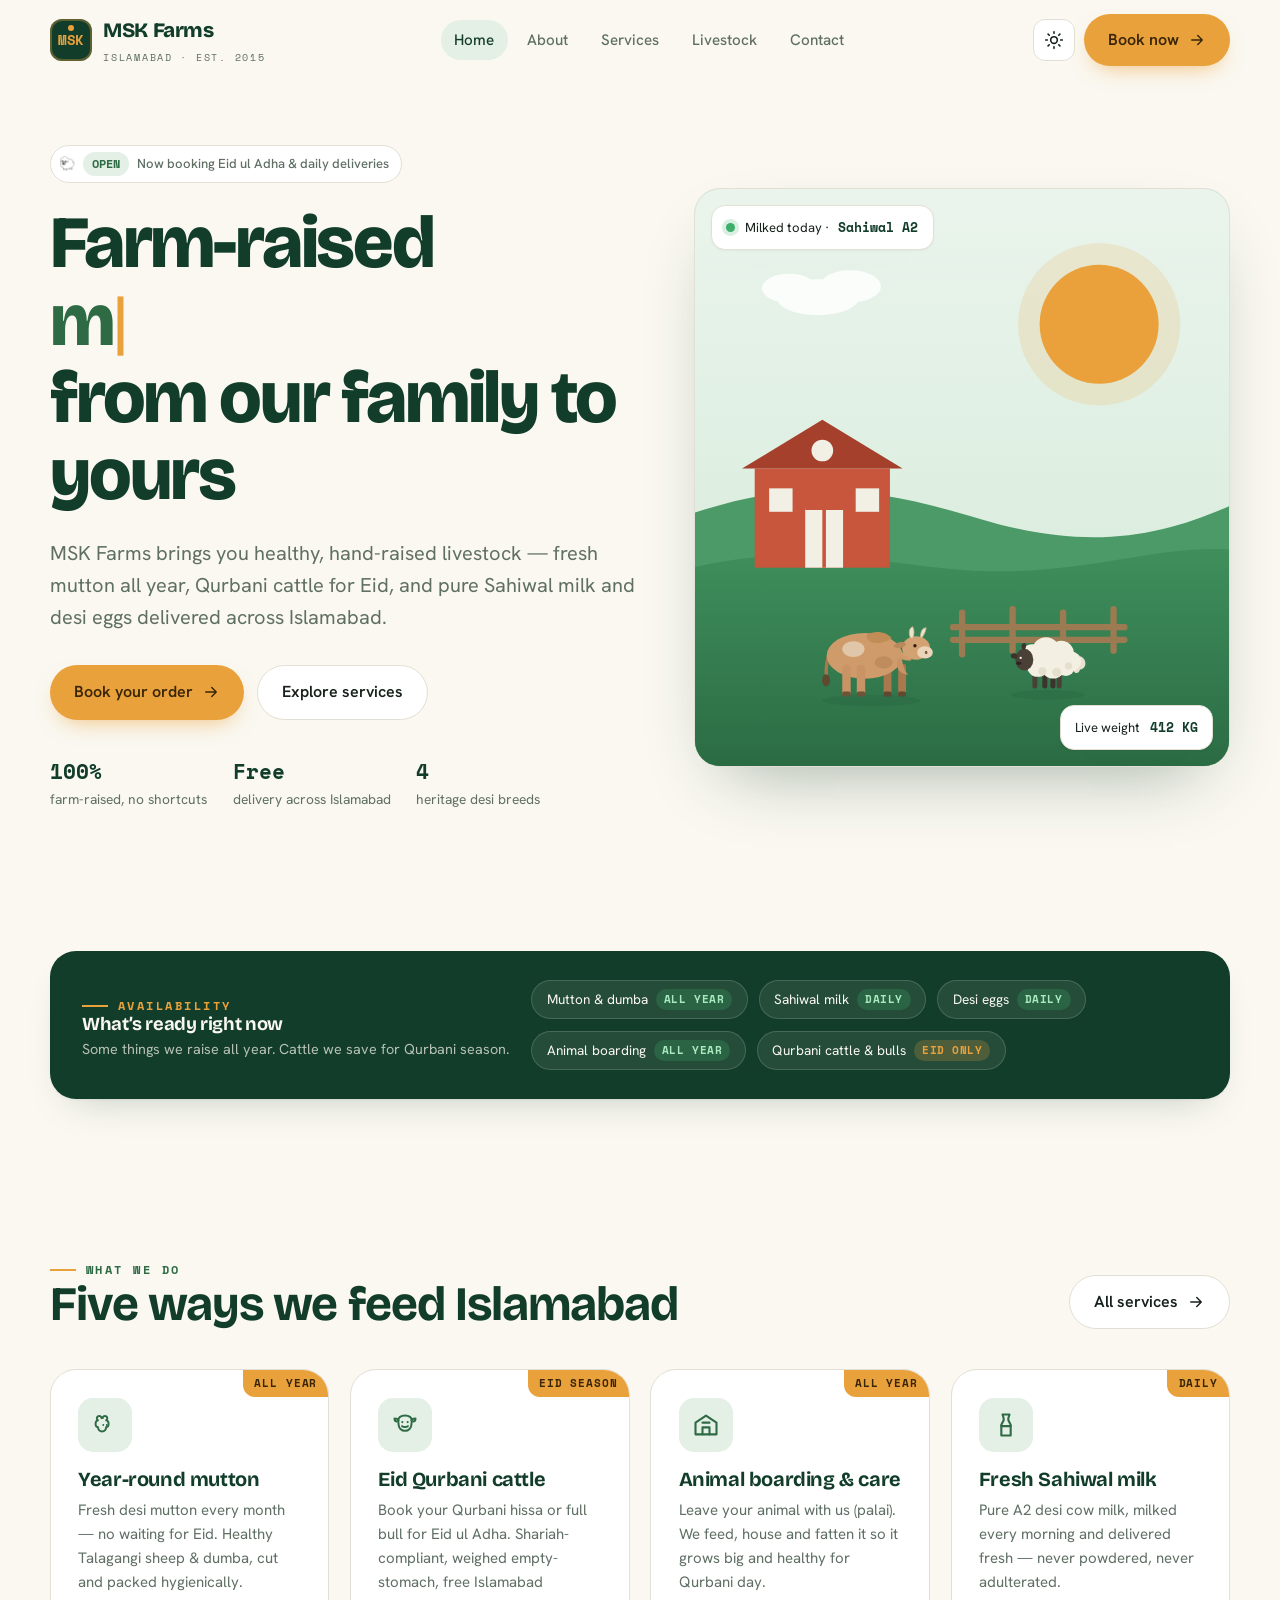
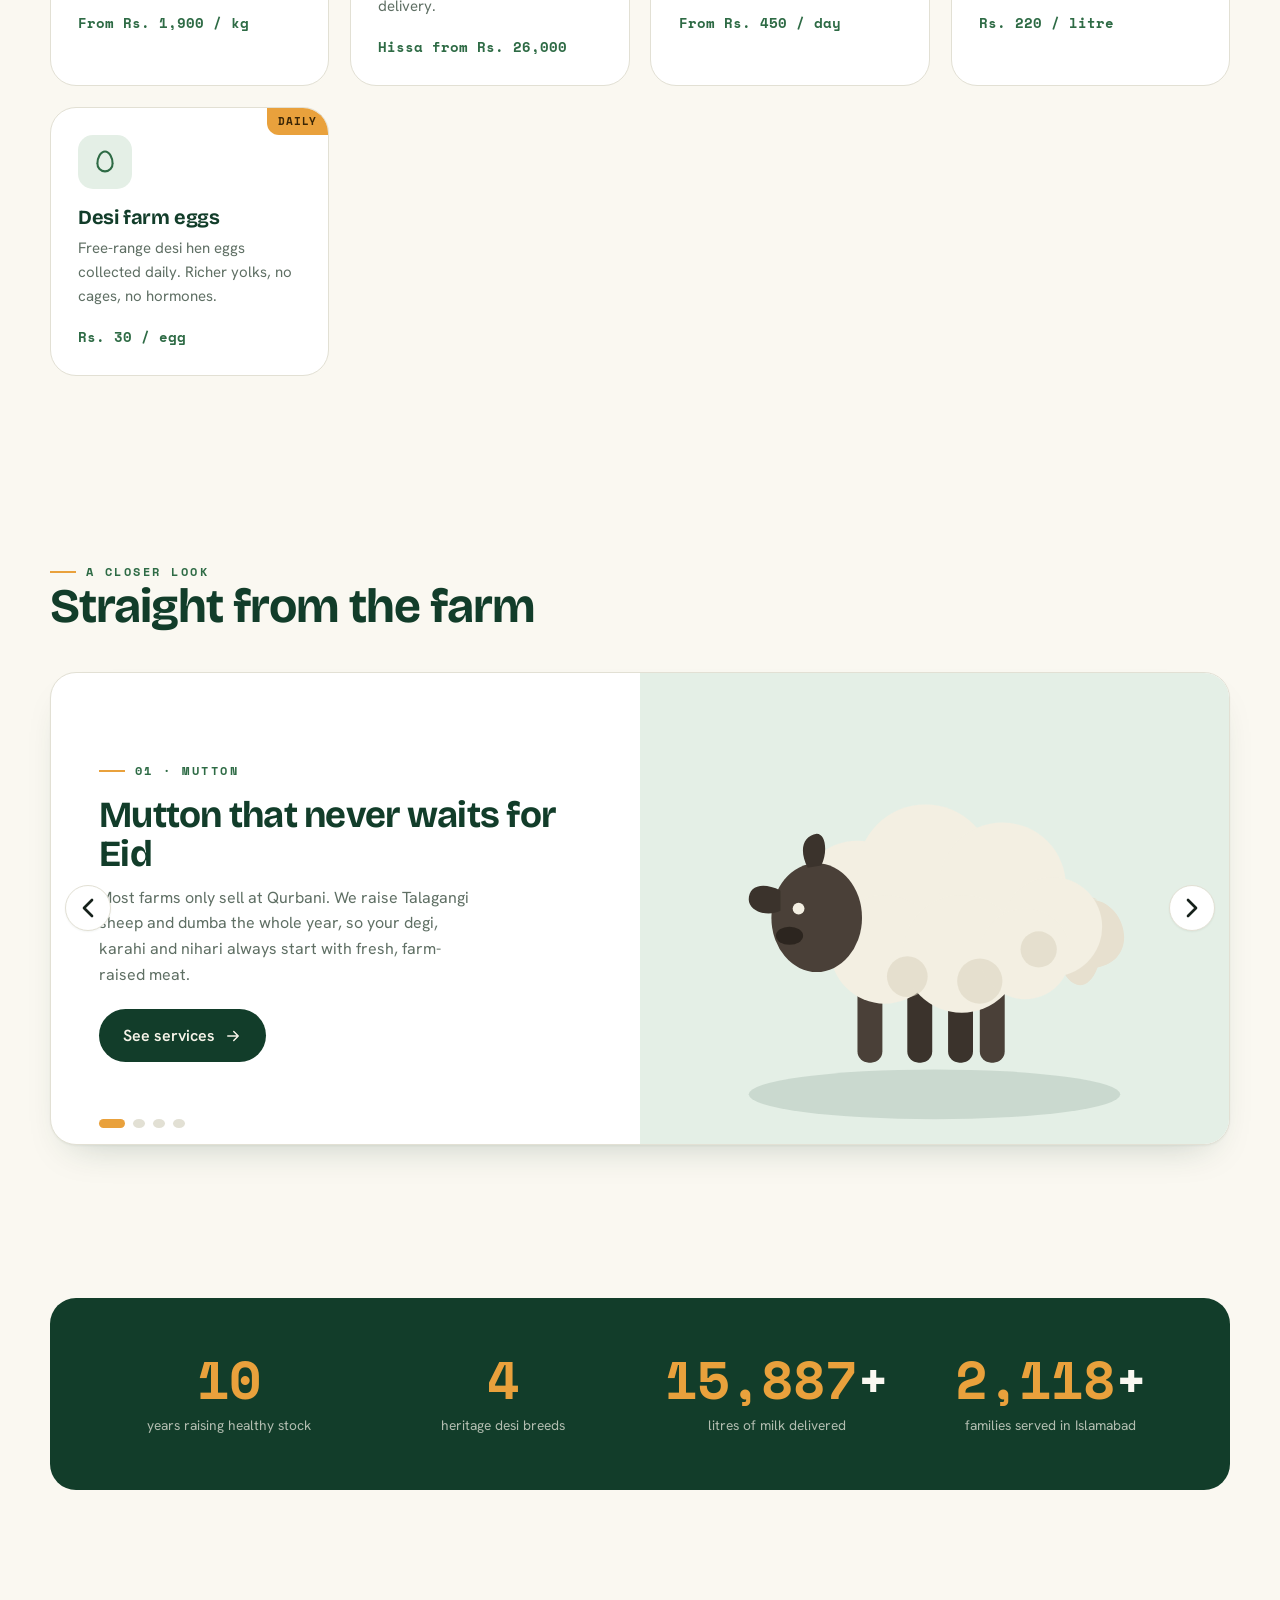
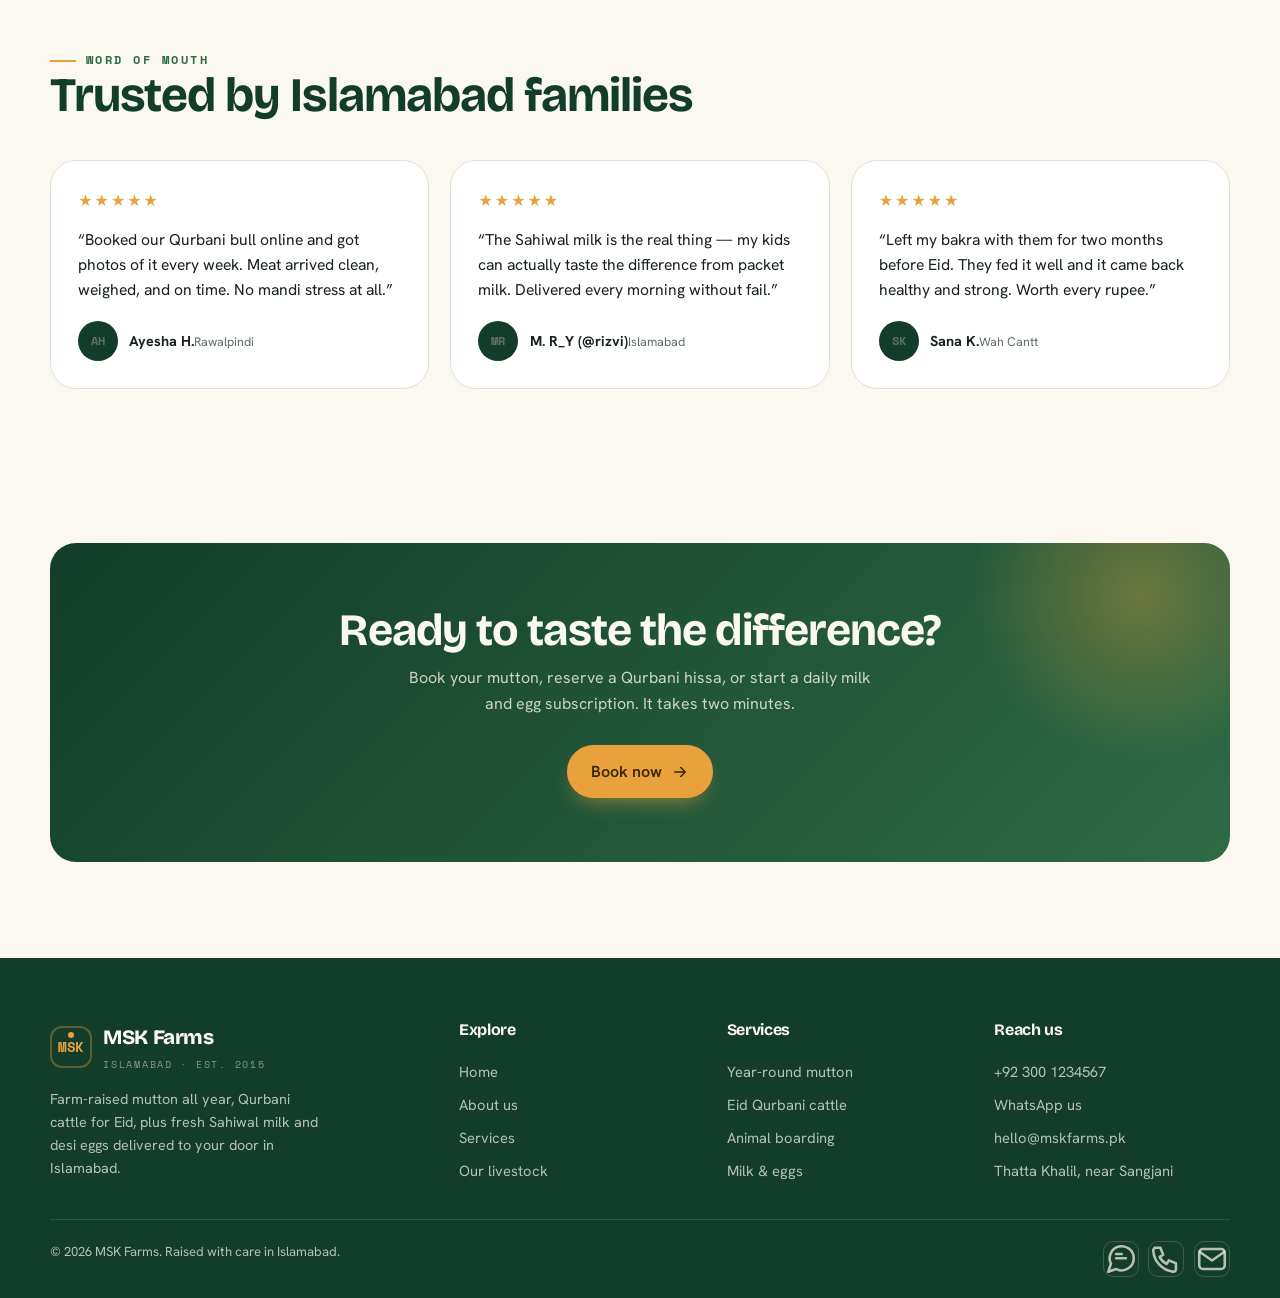
==== index.html @ d279a35b "Initial commit: MSK Farms business website Multi-page responsive site for MSK Farms (mutton, Qurbani" ====
<!DOCTYPE html>
<html lang="en" data-theme="light">
<head>
<meta charset="UTF-8">
<meta name="viewport" content="width=device-width, initial-scale=1.0">
<title>MSK Farms — Farm-Fresh Mutton, Qurbani Cattle, Milk &amp; Eggs in Islamabad</title>
<meta name="description" content="MSK Farms: year-round desi mutton, Shariah-compliant Eid ul Adha Qurbani cattle, animal boarding, and fresh Sahiwal milk &amp; desi eggs delivered across Islamabad.">
<link rel="preconnect" href="https://fonts.googleapis.com">
<link rel="preconnect" href="https://fonts.gstatic.com" crossorigin>
<link href="https://fonts.googleapis.com/css2?family=Bricolage+Grotesque:opsz,wght@12..96,600;12..96,700;12..96,800&family=Hanken+Grotesk:wght@400;500;600;700&family=Space+Mono:wght@400;700&display=swap" rel="stylesheet">
<link rel="stylesheet" href="css/style.css">
<link rel="icon" href="data:image/svg+xml,%3Csvg xmlns='http://www.w3.org/2000/svg' viewBox='0 0 100 100'%3E%3Crect width='100' height='100' rx='24' fill='%23123d2a'/%3E%3Ctext x='50' y='66' font-family='monospace' font-size='40' font-weight='700' fill='%23e9a13c' text-anchor='middle'%3EMSK%3C/text%3E%3C/svg%3E">
</head>
<body>
<div class="scrim"></div>
<header class="site-header">
  <nav class="wrap nav" aria-label="Primary">
    <a class="brand" href="index.html">
      <span class="tag">MSK</span>
      <span>MSK Farms<small>Islamabad · Est. 2015</small></span>
    </a>
    <div class="nav-links" id="menu">
      <a href="index.html" class="active">Home</a><a href="about.html">About</a><a href="services.html">Services</a><a href="portfolio.html">Livestock</a><a href="contact.html">Contact</a>
      <a class="btn btn--primary menu-cta" href="contact.html">Book now <svg viewBox="0 0 24 24" fill="none" stroke="currentColor" stroke-width="1.9" stroke-linecap="round" stroke-linejoin="round"><path d="M5 12h14M13 6l6 6-6 6"/></svg></a>
    </div>
    <div class="nav-actions">
      <button class="icon-btn theme-toggle" aria-label="Toggle dark mode">
        <span class="sun"><svg viewBox="0 0 24 24" fill="none" stroke="currentColor" stroke-width="1.9" stroke-linecap="round" stroke-linejoin="round"><circle cx="12" cy="12" r="4"/><path d="M12 2v2M12 20v2M2 12h2M20 12h2M4.9 4.9l1.4 1.4M17.7 17.7l1.4 1.4M19.1 4.9l-1.4 1.4M6.3 17.7l-1.4 1.4"/></svg></span><span class="moon"><svg viewBox="0 0 24 24" fill="none" stroke="currentColor" stroke-width="1.9" stroke-linecap="round" stroke-linejoin="round"><path d="M20 14.5A8 8 0 019.5 4 8 8 0 1020 14.5z"/></svg></span>
      </button>
      <a class="btn btn--primary nav-desktop-cta" href="contact.html">Book now <svg viewBox="0 0 24 24" fill="none" stroke="currentColor" stroke-width="1.9" stroke-linecap="round" stroke-linejoin="round"><path d="M5 12h14M13 6l6 6-6 6"/></svg></a>
      <button class="hamburger" aria-label="Menu" aria-expanded="false" aria-controls="menu">
        <span></span><span></span><span></span>
      </button>
    </div>
  </nav>
</header>
<main>
  <!-- HERO -->
  <section class="hero wrap">
    <div class="hero-grid">
      <div>
        <span class="hero-badge">🐑 <b>OPEN</b> Now booking Eid ul Adha &amp; daily deliveries</span>
        <h1>Farm-raised<br><span class="rotator"><span class="word" data-words='["mutton","milk","eggs","Qurbani cattle"]'>mutton</span><span class="caret">|</span></span><br>from our family to yours</h1>
        <p class="lead">MSK Farms brings you healthy, hand-raised livestock — fresh mutton all year, Qurbani cattle for Eid, and pure Sahiwal milk and desi eggs delivered across Islamabad.</p>
        <div class="hero-cta">
          <a class="btn btn--primary" href="contact.html">Book your order <svg viewBox="0 0 24 24" fill="none" stroke="currentColor" stroke-width="1.9" stroke-linecap="round" stroke-linejoin="round"><path d="M5 12h14M13 6l6 6-6 6"/></svg></a>
          <a class="btn btn--ghost" href="services.html">Explore services</a>
        </div>
        <div class="hero-trust">
          <div><b>100%</b> farm-raised, no shortcuts</div>
          <div><b>Free</b> delivery across Islamabad</div>
          <div><b>4</b> heritage desi breeds</div>
        </div>
      </div>
      <div class="hero-art">
        <svg viewBox="0 0 600 640" xmlns="http://www.w3.org/2000/svg" preserveAspectRatio="xMidYMid slice" role="img" aria-label="MSK Farms landscape">
<defs>
<linearGradient id="sky" x1="0" y1="0" x2="0" y2="1"><stop offset="0" stop-color="#eaf4ec"/><stop offset="1" stop-color="#d3ead8"/></linearGradient>
<linearGradient id="field" x1="0" y1="0" x2="0" y2="1"><stop offset="0" stop-color="#3f8f5c"/><stop offset="1" stop-color="#2b6b44"/></linearGradient>
</defs>
<rect width="600" height="640" fill="url(#sky)"/>
<circle cx="452" cy="150" r="66" fill="#e9a13c"/><circle cx="452" cy="150" r="90" fill="#e9a13c" opacity=".16"/>
<g fill="#ffffff" opacity=".85"><ellipse cx="140" cy="120" rx="46" ry="20"/><ellipse cx="176" cy="108" rx="34" ry="18"/><ellipse cx="108" cy="110" rx="30" ry="16"/></g>
<path d="M0 360c120-40 200-30 320 6s200 20 280-16v334H0z" fill="#4c9a67"/>
<path d="M0 420c150-34 230 4 340 4s180-30 260-24v240H0z" fill="url(#field)"/>
<!-- barn -->
<g transform="translate(70 250)">
<rect x="0" y="60" width="150" height="110" fill="#c8563c"/>
<path d="M-14 60L75 6l89 54z" fill="#a4402b"/>
<rect x="56" y="104" width="42" height="66" fill="#f2efe4"/>
<path d="M56 104h42M77 104v66" stroke="#c8563c" stroke-width="4"/>
<rect x="16" y="82" width="26" height="26" fill="#f2efe4"/><rect x="112" y="82" width="26" height="26" fill="#f2efe4"/>
<circle cx="75" cy="40" r="12" fill="#f2efe4"/>
</g>
<!-- fence -->
<g stroke="#9c7a52" stroke-width="7" stroke-linecap="round"><path d="M300 470v46M356 466v46M412 470v46M468 466v46"/><path d="M290 486h190M290 500h190"/></g>
<!-- animals -->
<g transform="translate(120 452) scale(.62)">
<ellipse cx="128" cy="186" rx="88" ry="10" fill="rgba(18,61,42,.12)"/>
<!-- far legs -->
<rect x="150" y="120" width="14" height="58" rx="6" fill="#a9784c"/><rect x="176" y="120" width="14" height="58" rx="6" fill="#a9784c"/>
<rect x="150" y="170" width="14" height="9" rx="3" fill="#5f4930"/><rect x="176" y="170" width="14" height="9" rx="3" fill="#5f4930"/>
<!-- tail -->
<path d="M56 96c-8 14-10 34-8 52" fill="none" stroke="#a9784c" stroke-width="6" stroke-linecap="round"/>
<ellipse cx="47" cy="150" rx="7" ry="11" fill="#5f4930"/>
<!-- body + hump -->
<ellipse cx="116" cy="106" rx="68" ry="41" fill="#cf9b6b"/>
<path d="M120 68c14-8 34-6 44 6-6 6-16 9-28 9-10 0-18-6-16-15z" fill="#c28c56"/>
<!-- near legs -->
<rect x="76" y="122" width="15" height="56" rx="7" fill="#c99366"/><rect x="102" y="122" width="15" height="56" rx="7" fill="#c99366"/>
<rect x="76" y="170" width="15" height="9" rx="3" fill="#6b5539"/><rect x="102" y="170" width="15" height="9" rx="3" fill="#6b5539"/>
<!-- patches -->
<ellipse cx="96" cy="94" rx="20" ry="14" fill="#e7d6bd" opacity=".75"/>
<ellipse cx="150" cy="118" rx="16" ry="11" fill="#b07d4f" opacity=".5"/>
<!-- neck + dewlap -->
<path d="M170 96c14 2 26 8 30 18-10 2-20-2-30-8z" fill="#cf9b6b"/>
<path d="M182 108c2 12 4 24 12 32-10 0-18-6-20-16-1-8 2-14 8-16z" fill="#c99366"/>
<!-- head -->
<ellipse cx="208" cy="92" rx="25" ry="21" fill="#d3a273"/>
<ellipse cx="224" cy="100" rx="14" ry="11" fill="#ecd4b8"/>
<!-- ear -->
<path d="M188 82c-10-2-18 2-20 8 8 4 16 2 22-4z" fill="#b9885b"/>
<!-- horns -->
<path d="M198 74c-4-10-2-18 4-20 3 6 3 14 0 20zM216 72c0-10 4-16 10-16-1 7-4 13-8 18z" fill="#efe3cb" stroke="#c9b790" stroke-width="1.5"/>
<!-- eye + nostril -->
<circle cx="206" cy="88" r="3" fill="#2c2016"/>
<ellipse cx="226" cy="100" rx="2.4" ry="3" fill="#7a5c3f"/>
</g>
<g transform="translate(330 470) scale(.5)">
<ellipse cx="130" cy="182" rx="82" ry="11" fill="rgba(18,61,42,.12)"/>
<rect x="96" y="126" width="11" height="42" rx="5" fill="#4a4038"/><rect x="150" y="126" width="11" height="42" rx="5" fill="#4a4038"/>
<rect x="118" y="128" width="11" height="40" rx="5" fill="#3b332c"/><rect x="136" y="128" width="11" height="40" rx="5" fill="#3b332c"/>
<path d="M196 96c18-2 26 26 6 30-6 16-18 4-16-6-8 2-14-8-6-14 2-10 14-14 22-10z" fill="#e7e0cf"/>
<g fill="#f3efe2">
<circle cx="96" cy="96" r="26"/><circle cx="126" cy="84" r="30"/><circle cx="160" cy="90" r="28"/>
<circle cx="182" cy="108" r="22"/><circle cx="108" cy="118" r="24"/><circle cx="142" cy="120" r="26"/><circle cx="170" cy="120" r="20"/>
</g>
<g fill="#ddd6c2" opacity=".6"><circle cx="150" cy="132" r="10"/><circle cx="118" cy="130" r="9"/><circle cx="176" cy="118" r="8"/></g>
<ellipse cx="78" cy="104" rx="20" ry="24" fill="#4a4038"/>
<path d="M62 92c-8-4-14-2-14 4 0 5 8 8 14 5zM74 82c-4-8-2-14 4-15 4 0 5 8 2 14z" fill="#3b332c"/>
<circle cx="70" cy="100" r="2.6" fill="#f3efe2"/>
<ellipse cx="66" cy="112" rx="6" ry="4" fill="#2c251f"/>
</g>
</svg>
        <div class="hero-chip tl"><span class="dot"></span>Milked today · <b>Sahiwal A2</b></div>
        <div class="hero-chip br">Live weight <b>412 KG</b></div>
      </div>
    </div>
  </section>

  <!-- SEASON STRIP -->
  <section class="wrap section--tight">
    <div class="season reveal">
      <div>
        <span class="eyebrow" style="color:var(--marigold)">Availability</span>
        <h3>What&rsquo;s ready right now</h3>
        <p>Some things we raise all year. Cattle we save for Qurbani season.</p>
      </div>
      <div class="season-track">
        <span class="pill">Mutton &amp; dumba <span class="avail year">ALL YEAR</span></span>
        <span class="pill">Sahiwal milk <span class="avail year">DAILY</span></span>
        <span class="pill">Desi eggs <span class="avail year">DAILY</span></span>
        <span class="pill">Animal boarding <span class="avail year">ALL YEAR</span></span>
        <span class="pill">Qurbani cattle &amp; bulls <span class="avail eid">EID ONLY</span></span>
      </div>
    </div>
  </section>

  <!-- SERVICES -->
  <section class="section wrap">
    <div class="head-row">
      <div><span class="eyebrow">What we do</span><h2 class="sec-title">Five ways we feed Islamabad</h2></div>
      <a class="btn btn--ghost" href="services.html">All services <svg viewBox="0 0 24 24" fill="none" stroke="currentColor" stroke-width="1.9" stroke-linecap="round" stroke-linejoin="round"><path d="M5 12h14M13 6l6 6-6 6"/></svg></a>
    </div>
    <div class="cards">
      <article class="card reveal">
        <span class="tag-corner">All year</span>
        <div class="ic"><svg viewBox="0 0 24 24" fill="none" stroke="currentColor" stroke-width="1.7" stroke-linecap="round" stroke-linejoin="round"><path d="M9 6a2 2 0 10-3 2 2.5 2.5 0 00-2 3 2.5 2.5 0 002 3 3.5 3.5 0 007 0 2.5 2.5 0 002-3 2.5 2.5 0 00-2-3 2 2 0 10-3-2 2 2 0 00-.5-.1z"/><circle cx="10.5" cy="12" r=".8" fill="currentColor" stroke="none"/><circle cx="13.5" cy="12" r=".8" fill="currentColor" stroke="none"/></svg></div>
        <h3>Year-round mutton</h3><p>Fresh desi mutton every month — no waiting for Eid. Healthy Talagangi sheep &amp; dumba, cut and packed hygienically.</p>
        <div class="price">From Rs. 1,900 / kg</div>
      </article>
      <article class="card reveal">
        <span class="tag-corner">Eid season</span>
        <div class="ic"><svg viewBox="0 0 24 24" fill="none" stroke="currentColor" stroke-width="1.7" stroke-linecap="round" stroke-linejoin="round"><path d="M5 9C3.5 9 3 7.5 3 6.5 4.5 6.5 6 7 6.5 8M19 9c1.5 0 2-1.5 2-2.5C19.5 6.5 18 7 17.5 8"/><path d="M6.2 8.4C6 5.5 8.5 3.8 12 3.8s6 1.7 5.8 4.6l-.3 3.1a5.5 5.5 0 01-11 0z"/><circle cx="9.7" cy="9.5" r=".9" fill="currentColor" stroke="none"/><circle cx="14.3" cy="9.5" r=".9" fill="currentColor" stroke="none"/><path d="M9.5 13c1.2 1 3.8 1 5 0"/></svg></div>
        <h3>Eid Qurbani cattle</h3><p>Book your Qurbani hissa or full bull for Eid ul Adha. Shariah-compliant, weighed empty-stomach, free Islamabad delivery.</p>
        <div class="price">Hissa from Rs. 26,000</div>
      </article>
      <article class="card reveal">
        <span class="tag-corner">All year</span>
        <div class="ic"><svg viewBox="0 0 24 24" fill="none" stroke="currentColor" stroke-width="1.8" stroke-linecap="round" stroke-linejoin="round"><path d="M3 10l9-6 9 6v10H3z"/><path d="M9 20v-6h6v6M9 10h6"/></svg></div>
        <h3>Animal boarding &amp; care</h3><p>Leave your animal with us (palai). We feed, house and fatten it so it grows big and healthy for Qurbani day.</p>
        <div class="price">From Rs. 450 / day</div>
      </article>
      <article class="card reveal">
        <span class="tag-corner">Daily</span>
        <div class="ic"><svg viewBox="0 0 24 24" fill="none" stroke="currentColor" stroke-width="1.8" stroke-linecap="round" stroke-linejoin="round"><path d="M9 3h6l-1 3.2v1.8l2 3.8V21H8v-9.2l2-3.8V6.2L9 3z"/><path d="M8 13h8"/></svg></div>
        <h3>Fresh Sahiwal milk</h3><p>Pure A2 desi cow milk, milked every morning and delivered fresh — never powdered, never adulterated.</p>
        <div class="price">Rs. 220 / litre</div>
      </article>
      <article class="card reveal">
        <span class="tag-corner">Daily</span>
        <div class="ic"><svg viewBox="0 0 24 24" fill="none" stroke="currentColor" stroke-width="1.8" stroke-linecap="round" stroke-linejoin="round"><path d="M12 3c4 0 6.5 6 6.5 10.2A6.5 6.5 0 0112 20a6.5 6.5 0 01-6.5-6.8C5.5 9 8 3 12 3z"/></svg></div>
        <h3>Desi farm eggs</h3><p>Free-range desi hen eggs collected daily. Richer yolks, no cages, no hormones.</p>
        <div class="price">Rs. 30 / egg</div>
      </article></div>
  </section>

  <!-- SLIDER -->
  <section class="section wrap">
    <div class="head-row"><div><span class="eyebrow">A closer look</span><h2 class="sec-title">Straight from the farm</h2></div></div>
    <div class="slider reveal">
      <div class="slides">
        <div class="slide">
          <div class="copy"><span class="eyebrow">01 · Mutton</span><h3>Mutton that never waits for Eid</h3><p>Most farms only sell at Qurbani. We raise Talagangi sheep and dumba the whole year, so your degi, karahi and nihari always start with fresh, farm-raised meat.</p>
            <a class="btn btn--dark" href="services.html">See services <svg viewBox="0 0 24 24" fill="none" stroke="currentColor" stroke-width="1.9" stroke-linecap="round" stroke-linejoin="round"><path d="M5 12h14M13 6l6 6-6 6"/></svg></a></div>
          <div class="visual" style="background:#e4efe6"><svg viewBox="0 0 260 200" xmlns="http://www.w3.org/2000/svg" role="img" aria-label="Talagangi sheep">
<ellipse cx="130" cy="182" rx="82" ry="11" fill="rgba(18,61,42,.12)"/>
<rect x="96" y="126" width="11" height="42" rx="5" fill="#4a4038"/><rect x="150" y="126" width="11" height="42" rx="5" fill="#4a4038"/>
<rect x="118" y="128" width="11" height="40" rx="5" fill="#3b332c"/><rect x="136" y="128" width="11" height="40" rx="5" fill="#3b332c"/>
<path d="M196 96c18-2 26 26 6 30-6 16-18 4-16-6-8 2-14-8-6-14 2-10 14-14 22-10z" fill="#e7e0cf"/>
<g fill="#f3efe2">
<circle cx="96" cy="96" r="26"/><circle cx="126" cy="84" r="30"/><circle cx="160" cy="90" r="28"/>
<circle cx="182" cy="108" r="22"/><circle cx="108" cy="118" r="24"/><circle cx="142" cy="120" r="26"/><circle cx="170" cy="120" r="20"/>
</g>
<g fill="#ddd6c2" opacity=".6"><circle cx="150" cy="132" r="10"/><circle cx="118" cy="130" r="9"/><circle cx="176" cy="118" r="8"/></g>
<ellipse cx="78" cy="104" rx="20" ry="24" fill="#4a4038"/>
<path d="M62 92c-8-4-14-2-14 4 0 5 8 8 14 5zM74 82c-4-8-2-14 4-15 4 0 5 8 2 14z" fill="#3b332c"/>
<circle cx="70" cy="100" r="2.6" fill="#f3efe2"/>
<ellipse cx="66" cy="112" rx="6" ry="4" fill="#2c251f"/>
</svg></div>
        </div>
        <div class="slide">
          <div class="copy"><span class="eyebrow">02 · Qurbani</span><h3>See and select your own Qurbani animal</h3><p>No dusty mandi, no bargaining. Pick your bull or hissa online, watch it raised with care, and get Shariah-compliant meat delivered free across Islamabad.</p>
            <a class="btn btn--dark" href="services.html">See services <svg viewBox="0 0 24 24" fill="none" stroke="currentColor" stroke-width="1.9" stroke-linecap="round" stroke-linejoin="round"><path d="M5 12h14M13 6l6 6-6 6"/></svg></a></div>
          <div class="visual" style="background:#f7ecd8"><svg viewBox="0 0 260 200" xmlns="http://www.w3.org/2000/svg" role="img" aria-label="Sahiwal cow">
<ellipse cx="128" cy="186" rx="88" ry="10" fill="rgba(18,61,42,.12)"/>
<!-- far legs -->
<rect x="150" y="120" width="14" height="58" rx="6" fill="#a9784c"/><rect x="176" y="120" width="14" height="58" rx="6" fill="#a9784c"/>
<rect x="150" y="170" width="14" height="9" rx="3" fill="#5f4930"/><rect x="176" y="170" width="14" height="9" rx="3" fill="#5f4930"/>
<!-- tail -->
<path d="M56 96c-8 14-10 34-8 52" fill="none" stroke="#a9784c" stroke-width="6" stroke-linecap="round"/>
<ellipse cx="47" cy="150" rx="7" ry="11" fill="#5f4930"/>
<!-- body + hump -->
<ellipse cx="116" cy="106" rx="68" ry="41" fill="#cf9b6b"/>
<path d="M120 68c14-8 34-6 44 6-6 6-16 9-28 9-10 0-18-6-16-15z" fill="#c28c56"/>
<!-- near legs -->
<rect x="76" y="122" width="15" height="56" rx="7" fill="#c99366"/><rect x="102" y="122" width="15" height="56" rx="7" fill="#c99366"/>
<rect x="76" y="170" width="15" height="9" rx="3" fill="#6b5539"/><rect x="102" y="170" width="15" height="9" rx="3" fill="#6b5539"/>
<!-- patches -->
<ellipse cx="96" cy="94" rx="20" ry="14" fill="#e7d6bd" opacity=".75"/>
<ellipse cx="150" cy="118" rx="16" ry="11" fill="#b07d4f" opacity=".5"/>
<!-- neck + dewlap -->
<path d="M170 96c14 2 26 8 30 18-10 2-20-2-30-8z" fill="#cf9b6b"/>
<path d="M182 108c2 12 4 24 12 32-10 0-18-6-20-16-1-8 2-14 8-16z" fill="#c99366"/>
<!-- head -->
<ellipse cx="208" cy="92" rx="25" ry="21" fill="#d3a273"/>
<ellipse cx="224" cy="100" rx="14" ry="11" fill="#ecd4b8"/>
<!-- ear -->
<path d="M188 82c-10-2-18 2-20 8 8 4 16 2 22-4z" fill="#b9885b"/>
<!-- horns -->
<path d="M198 74c-4-10-2-18 4-20 3 6 3 14 0 20zM216 72c0-10 4-16 10-16-1 7-4 13-8 18z" fill="#efe3cb" stroke="#c9b790" stroke-width="1.5"/>
<!-- eye + nostril -->
<circle cx="206" cy="88" r="3" fill="#2c2016"/>
<ellipse cx="226" cy="100" rx="2.4" ry="3" fill="#7a5c3f"/>
</svg></div>
        </div>
        <div class="slide">
          <div class="copy"><span class="eyebrow">03 · Dairy</span><h3>Milk still warm from the morning</h3><p>Our Sahiwal cows give pure A2 desi milk. We chill and bottle it within hours and bring it to your door — the way milk is meant to taste.</p>
            <a class="btn btn--dark" href="services.html">See services <svg viewBox="0 0 24 24" fill="none" stroke="currentColor" stroke-width="1.9" stroke-linecap="round" stroke-linejoin="round"><path d="M5 12h14M13 6l6 6-6 6"/></svg></a></div>
          <div class="visual" style="background:#e4efe6"><svg viewBox="0 0 260 200" xmlns="http://www.w3.org/2000/svg" role="img" aria-label="Fresh milk">
<ellipse cx="130" cy="184" rx="70" ry="10" fill="rgba(18,61,42,.12)"/>
<path d="M104 44h52l-6 20v10l10 22v72a6 6 0 01-6 6h-52a6 6 0 01-6-6V96l10-22V64l-6-20z" fill="#f7f6f0" stroke="#cdd6ce" stroke-width="2"/>
<path d="M100 118h60v56a6 6 0 01-6 6h-48a6 6 0 01-6-6z" fill="#ffffff"/>
<path d="M100 118h60v10c-10 6-20 4-30 0s-22-4-30 2z" fill="#e9a13c" opacity=".22"/>
<rect x="100" y="132" width="60" height="30" fill="#2e6b45"/>
<text x="130" y="152" font-family="'Space Mono',monospace" font-size="13" font-weight="700" fill="#faf8f1" text-anchor="middle">SAHIWAL</text>
<rect x="102" y="36" width="56" height="14" rx="4" fill="#2e6b45"/>
<circle cx="196" cy="70" r="16" fill="#e9a13c" opacity=".9"/><path d="M196 62v16M188 70h16" stroke="#faf8f1" stroke-width="3" stroke-linecap="round"/>
</svg></div>
        </div>
        <div class="slide">
          <div class="copy"><span class="eyebrow">04 · Eggs</span><h3>Desi eggs, collected daily</h3><p>Free-range hens, deep golden yolks, and a daily drop-off. Breakfast upgraded, no cages involved.</p>
            <a class="btn btn--dark" href="services.html">See services <svg viewBox="0 0 24 24" fill="none" stroke="currentColor" stroke-width="1.9" stroke-linecap="round" stroke-linejoin="round"><path d="M5 12h14M13 6l6 6-6 6"/></svg></a></div>
          <div class="visual" style="background:#f7ecd8"><svg viewBox="0 0 260 200" xmlns="http://www.w3.org/2000/svg" role="img" aria-label="Farm fresh eggs">
<ellipse cx="130" cy="184" rx="86" ry="10" fill="rgba(18,61,42,.12)"/>
<g fill="#f0e4cf">
<ellipse cx="84" cy="96" rx="24" ry="30"/><ellipse cx="130" cy="86" rx="25" ry="32"/><ellipse cx="176" cy="98" rx="24" ry="30"/>
</g>
<g fill="#faf6ec" opacity=".8"><ellipse cx="76" cy="86" rx="7" ry="9"/><ellipse cx="122" cy="76" rx="7" ry="9"/><ellipse cx="168" cy="88" rx="7" ry="9"/></g>
<path d="M44 120h172l-14 44a10 10 0 01-10 8H68a10 10 0 01-10-8z" fill="#b98a5a"/>
<path d="M44 120h172l-4 12H48z" fill="#a97b4c"/>
<g stroke="#9c6f42" stroke-width="2" opacity=".5"><path d="M84 132v34M130 132v36M176 132v34"/></g>
</svg></div>
        </div></div>
      <button class="slider-btn prev" aria-label="Previous"><svg viewBox="0 0 24 24" fill="none" stroke="currentColor" stroke-width="2" stroke-linecap="round" stroke-linejoin="round"><path d="M15 6l-6 6 6 6"/></svg></button>
      <button class="slider-btn next" aria-label="Next"><svg viewBox="0 0 24 24" fill="none" stroke="currentColor" stroke-width="2" stroke-linecap="round" stroke-linejoin="round"><path d="M9 6l6 6-6 6"/></svg></button>
      <div class="slider-dots" role="tablist" aria-label="Slides"></div>
    </div>
  </section>

  <!-- STATS -->
  <section class="section--tight wrap">
    <div class="stats reveal">
      <div class="stats-grid">
        <div class="stat"><div class="num"><span data-count="11">0</span><span class="suf"></span></div>
        <div class="lbl">years raising healthy stock</div></div>
        <div class="stat"><div class="num"><span data-count="4">0</span><span class="suf"></span></div>
        <div class="lbl">heritage desi breeds</div></div>
        <div class="stat"><div class="num"><span data-count="18000">0</span><span class="suf">+</span></div>
        <div class="lbl">litres of milk delivered</div></div>
        <div class="stat"><div class="num"><span data-count="2400">0</span><span class="suf">+</span></div>
        <div class="lbl">families served in Islamabad</div></div></div>
    </div>
  </section>

  <!-- TESTIMONIALS -->
  <section class="section wrap">
    <div class="head-row"><div><span class="eyebrow">Word of mouth</span><h2 class="sec-title">Trusted by Islamabad families</h2></div></div>
    <div class="quotes">
        <div class="quote reveal"><div class="stars">★★★★★</div><p>“Booked our Qurbani bull online and got photos of it every week. Meat arrived clean, weighed, and on time. No mandi stress at all.”</p>
          <div class="who"><span class="av">AH</span><div><b>Ayesha H.</b><span>Rawalpindi</span></div></div></div>
        <div class="quote reveal"><div class="stars">★★★★★</div><p>“The Sahiwal milk is the real thing — my kids can actually taste the difference from packet milk. Delivered every morning without fail.”</p>
          <div class="who"><span class="av">MR</span><div><b>M. R_Y (@rizvi)</b><span>Islamabad</span></div></div></div>
        <div class="quote reveal"><div class="stars">★★★★★</div><p>“Left my bakra with them for two months before Eid. They fed it well and it came back healthy and strong. Worth every rupee.”</p>
          <div class="who"><span class="av">SK</span><div><b>Sana K.</b><span>Wah Cantt</span></div></div></div></div>
  </section>

  <!-- CTA -->
  <section class="section--tight wrap">
    <div class="cta-banner reveal"><span class="blob"></span>
      <h2>Ready to taste the difference?</h2>
      <p>Book your mutton, reserve a Qurbani hissa, or start a daily milk and egg subscription. It takes two minutes.</p>
      <a class="btn btn--primary" href="contact.html">Book now <svg viewBox="0 0 24 24" fill="none" stroke="currentColor" stroke-width="1.9" stroke-linecap="round" stroke-linejoin="round"><path d="M5 12h14M13 6l6 6-6 6"/></svg></a>
    </div>
  </section>
</main>
<footer class="site-footer">
  <div class="wrap footer-grid">
    <div>
      <div class="brand"><span class="tag">MSK</span><span>MSK Farms<small>Islamabad · Est. 2015</small></span></div>
      <p>Farm-raised mutton all year, Qurbani cattle for Eid, plus fresh Sahiwal milk and desi eggs delivered to your door in Islamabad.</p>
    </div>
    <div>
      <h4>Explore</h4>
      <a href="index.html">Home</a><a href="about.html">About us</a>
      <a href="services.html">Services</a><a href="portfolio.html">Our livestock</a>
    </div>
    <div>
      <h4>Services</h4>
      <a href="services.html">Year-round mutton</a><a href="services.html">Eid Qurbani cattle</a>
      <a href="services.html">Animal boarding</a><a href="services.html">Milk &amp; eggs</a>
    </div>
    <div>
      <h4>Reach us</h4>
      <a href="tel:+923001234567">+92 300 1234567</a>
      <a href="https://wa.me/923001234567">WhatsApp us</a>
      <a href="mailto:hello@mskfarms.pk">hello@mskfarms.pk</a>
      <a href="contact.html">Thatta Khalil, near Sangjani</a>
    </div>
  </div>
  <div class="wrap footer-bottom">
    <span>© <span id="year">2026</span> MSK Farms. Raised with care in Islamabad.</span>
    <div class="socials">
      <a href="#" aria-label="WhatsApp"><svg viewBox="0 0 24 24" fill="none" stroke="currentColor" stroke-width="1.8" stroke-linecap="round" stroke-linejoin="round"><path d="M21 11.5a8.5 8.5 0 01-12.3 7.6L3 21l1.9-5.7A8.5 8.5 0 1121 11.5z"/><path d="M8.5 11.5h7M8.5 8.5h4"/></svg></a>
      <a href="#" aria-label="Call"><svg viewBox="0 0 24 24" fill="none" stroke="currentColor" stroke-width="1.8" stroke-linecap="round" stroke-linejoin="round"><path d="M4 4h4l2 5-2.5 1.5a11 11 0 005 5L14 13l5 2v4a2 2 0 01-2 2A16 16 0 013 6a2 2 0 012-2z"/></svg></a>
      <a href="#" aria-label="Email"><svg viewBox="0 0 24 24" fill="none" stroke="currentColor" stroke-width="1.8" stroke-linecap="round" stroke-linejoin="round"><rect x="3" y="5" width="18" height="14" rx="2.5"/><path d="M3.5 7l8.5 6 8.5-6"/></svg></a>
    </div>
  </div>
</footer>
<button class="to-top" aria-label="Back to top"><svg viewBox="0 0 24 24" fill="none" stroke="currentColor" stroke-width="2" stroke-linecap="round" stroke-linejoin="round"><path d="M12 19V5M6 11l6-6 6 6"/></svg></button>
<script src="js/main.js"></script>
</body>
</html>
---- css/style.css ----
/* =====================================================================
   MSK Farms — stylesheet
   Palette: deep pasture green + marigold + milk
   Display: Bricolage Grotesque | Body: Hanken Grotesk | Data: Space Mono
   ===================================================================== */

:root{
  /* brand */
  --forest:#123d2a;
  --pasture:#2e6b45;
  --pasture-soft:#e4efe6;
  --marigold:#e9a13c;
  --marigold-deep:#c6791e;
  --milk:#faf8f1;
  --paper:#f2efe4;

  /* semantic (light theme) */
  --bg:var(--milk);
  --surface:#ffffff;
  --surface-2:#f4f2ea;
  --ink:#16211b;
  --muted:#5f6f64;
  --line:#e2e0d4;
  --brand:var(--forest);
  --brand-2:var(--pasture);
  --accent:var(--marigold);
  --accent-ink:#3a2606;
  --on-brand:#f7f4e9;

  /* type */
  --display:"Bricolage Grotesque",system-ui,sans-serif;
  --body:"Hanken Grotesk",system-ui,sans-serif;
  --mono:"Space Mono",ui-monospace,monospace;

  /* shape */
  --r-sm:8px;
  --r:16px;
  --r-lg:26px;
  --shadow:0 1px 2px rgba(18,61,42,.05), 0 18px 40px -22px rgba(18,61,42,.28);
  --shadow-lg:0 30px 70px -34px rgba(18,61,42,.45);
  --maxw:1180px;
  --ease:cubic-bezier(.22,.61,.36,1);
}

[data-theme="dark"]{
  --bg:#0e1712;
  --surface:#152019;
  --surface-2:#1c2a22;
  --ink:#eef2ea;
  --muted:#9db0a4;
  --line:#25352b;
  --brand:#e7efe6;
  --brand-2:#8fd6a6;
  --pasture-soft:#1a2a20;
  --paper:#152019;
  --accent:#f0b256;
  --accent-ink:#241600;
  --on-brand:#0e1712;
  --shadow:0 1px 2px rgba(0,0,0,.4), 0 20px 44px -24px rgba(0,0,0,.7);
  --shadow-lg:0 34px 80px -34px rgba(0,0,0,.8);
}

/* ---------- reset ---------- */
*,*::before,*::after{box-sizing:border-box}
*{margin:0}
html{scroll-behavior:smooth}
body{
  font-family:var(--body);
  background:var(--bg);
  color:var(--ink);
  line-height:1.6;
  -webkit-font-smoothing:antialiased;
  transition:background .4s var(--ease),color .4s var(--ease);
  overflow-x:hidden;
}
img,svg{display:block;max-width:100%}
a{color:inherit;text-decoration:none}
button{font:inherit;cursor:pointer;border:none;background:none;color:inherit}
ul{list-style:none;padding:0}
:focus-visible{outline:3px solid var(--accent);outline-offset:3px;border-radius:4px}

/* ---------- layout ---------- */
.wrap{width:min(100% - 2.5rem,var(--maxw));margin-inline:auto}
.section{padding:clamp(3.5rem,7vw,6.5rem) 0}
.section--tight{padding:clamp(2.5rem,5vw,4rem) 0}
.grid{display:grid;gap:1.5rem}

/* ---------- type ---------- */
h1,h2,h3,h4{font-family:var(--display);font-weight:700;line-height:1.05;letter-spacing:-.02em;color:var(--brand)}
.display{font-size:clamp(2.6rem,7vw,5rem);font-weight:800;letter-spacing:-.03em}
h2.sec-title{font-size:clamp(1.9rem,4vw,3rem)}
.lead{font-size:clamp(1.05rem,1.6vw,1.25rem);color:var(--muted);max-width:56ch}
.eyebrow{
  font-family:var(--mono);font-size:.72rem;font-weight:700;letter-spacing:.22em;
  text-transform:uppercase;color:var(--pasture);display:inline-flex;align-items:center;gap:.6rem;
}
.eyebrow::before{content:"";width:26px;height:2px;background:var(--accent);display:inline-block}
[data-theme="dark"] .eyebrow{color:var(--brand-2)}
.data{font-family:var(--mono)}

/* ---------- buttons ---------- */
.btn{
  display:inline-flex;align-items:center;gap:.55rem;font-weight:600;
  padding:.85rem 1.5rem;border-radius:100px;transition:transform .2s var(--ease),
  box-shadow .25s var(--ease),background .25s;white-space:nowrap;
}
.btn svg{width:18px;height:18px}
.btn--primary{background:var(--accent);color:var(--accent-ink);box-shadow:0 10px 22px -10px rgba(233,161,60,.7)}
.btn--primary:hover{transform:translateY(-2px);background:var(--marigold-deep);color:#fff}
.btn--dark{background:var(--brand);color:var(--on-brand)}
.btn--dark:hover{transform:translateY(-2px);box-shadow:var(--shadow)}
.btn--ghost{border:1.5px solid var(--line);color:var(--ink);background:var(--surface)}
.btn--ghost:hover{border-color:var(--pasture);color:var(--pasture);transform:translateY(-2px)}
[data-theme="dark"] .btn--ghost:hover{color:var(--brand-2);border-color:var(--brand-2)}

/* =====================================================================
   HEADER / NAV
   ===================================================================== */
.site-header{
  position:sticky;top:0;z-index:60;background:color-mix(in srgb,var(--bg) 82%,transparent);
  backdrop-filter:blur(14px);border-bottom:1px solid transparent;transition:border-color .3s,background .3s;
}
.site-header.scrolled{border-color:var(--line);background:color-mix(in srgb,var(--bg) 94%,transparent)}
.nav{display:flex;align-items:center;justify-content:space-between;gap:1rem;padding:.85rem 0}
.brand{display:flex;align-items:center;gap:.7rem;font-family:var(--display);font-weight:800;
  font-size:1.28rem;letter-spacing:-.02em;color:var(--brand)}
.brand .tag{
  width:42px;height:42px;border-radius:12px;background:var(--forest);color:var(--marigold);
  display:grid;place-items:center;font-family:var(--mono);font-weight:700;font-size:.9rem;
  box-shadow:inset 0 0 0 2px rgba(233,161,60,.35);position:relative;
}
.brand .tag::after{content:"";position:absolute;top:6px;width:6px;height:6px;border-radius:50%;background:var(--marigold)}
.brand small{display:block;font-family:var(--mono);font-weight:400;font-size:.6rem;letter-spacing:.18em;
  color:var(--muted);text-transform:uppercase;margin-top:2px}

.nav-links{display:flex;align-items:center;gap:.35rem}
.nav-links a{padding:.5rem .85rem;border-radius:100px;font-weight:500;font-size:.95rem;
  color:var(--muted);transition:color .2s,background .2s}
.nav-links a:hover{color:var(--ink)}
.nav-links a.active{color:var(--brand);background:var(--pasture-soft)}
[data-theme="dark"] .nav-links a.active{color:var(--brand-2)}
.menu-cta{display:none}
.menu-cta.active{background:var(--accent)}

.nav-actions{display:flex;align-items:center;gap:.6rem}
.icon-btn{width:42px;height:42px;border-radius:12px;border:1.5px solid var(--line);
  display:grid;place-items:center;background:var(--surface);transition:.2s}
.icon-btn:hover{border-color:var(--pasture);color:var(--pasture)}
.icon-btn svg{width:20px;height:20px}
.theme-toggle .moon{display:none}
[data-theme="dark"] .theme-toggle .sun{display:none}
[data-theme="dark"] .theme-toggle .moon{display:block}

.hamburger{display:none;flex-direction:column;gap:5px;width:44px;height:44px;border-radius:12px;
  border:1.5px solid var(--line);align-items:center;justify-content:center;background:var(--surface)}
.hamburger span{width:20px;height:2px;background:var(--ink);border-radius:2px;transition:.3s var(--ease)}
.hamburger.open span:nth-child(1){transform:translateY(7px) rotate(45deg)}
.hamburger.open span:nth-child(2){opacity:0}
.hamburger.open span:nth-child(3){transform:translateY(-7px) rotate(-45deg)}

/* mobile menu */
@media(max-width:860px){
  .nav-links{
    position:fixed;inset:0 0 0 auto;width:min(78vw,320px);background:var(--surface);
    flex-direction:column;align-items:stretch;gap:.25rem;padding:5.5rem 1.4rem 2rem;
    box-shadow:var(--shadow-lg);transform:translateX(105%);transition:transform .35s var(--ease);
    border-left:1px solid var(--line);z-index:55;
  }
  .nav-links.open{transform:translateX(0)}
  .nav-links a{padding:.9rem 1rem;font-size:1.05rem}
  .menu-cta{display:inline-flex;justify-content:center;margin-top:.8rem}
  .hamburger{display:flex;z-index:56}
  .nav-desktop-cta{display:none}
}
.scrim{position:fixed;inset:0;background:rgba(10,20,14,.5);opacity:0;visibility:hidden;
  transition:.3s;z-index:54;backdrop-filter:blur(2px)}
.scrim.show{opacity:1;visibility:visible}

/* =====================================================================
   HERO
   ===================================================================== */
.hero{position:relative;padding:clamp(2rem,5vw,4.5rem) 0 clamp(3rem,6vw,5rem)}
.hero-grid{display:grid;grid-template-columns:1.05fr .95fr;gap:clamp(1.5rem,4vw,3.5rem);align-items:center}
.hero-badge{display:inline-flex;align-items:center;gap:.5rem;background:var(--surface);
  border:1px solid var(--line);padding:.4rem .8rem .4rem .5rem;border-radius:100px;
  font-size:.82rem;font-weight:500;color:var(--muted);margin-bottom:1.4rem}
.hero-badge b{background:var(--pasture-soft);color:var(--pasture);padding:.15rem .55rem;border-radius:100px;
  font-family:var(--mono);font-size:.72rem;font-weight:700}
[data-theme="dark"] .hero-badge b{color:var(--brand-2)}
.hero h1{font-family:var(--display);font-weight:800;font-size:clamp(2.6rem,6vw,4.6rem);letter-spacing:-.03em}
.hero .rotator{color:var(--pasture);white-space:nowrap}
[data-theme="dark"] .hero .rotator{color:var(--brand-2)}
.rotator .caret{color:var(--accent);font-weight:400;animation:blink 1s steps(1) infinite}
@keyframes blink{50%{opacity:0}}
.hero .lead{margin:1.4rem 0 2rem}
.hero-cta{display:flex;flex-wrap:wrap;gap:.8rem}
.hero-trust{display:flex;gap:1.6rem;margin-top:2.2rem;flex-wrap:wrap}
.hero-trust div{font-size:.86rem;color:var(--muted)}
.hero-trust b{display:block;font-family:var(--mono);font-size:1.3rem;color:var(--brand);font-weight:700}
[data-theme="dark"] .hero-trust b{color:var(--brand-2)}

.hero-art{position:relative;border-radius:var(--r-lg);overflow:hidden;box-shadow:var(--shadow-lg);
  border:1px solid var(--line);aspect-ratio:5/5.4;background:linear-gradient(180deg,#bfe0c9,#8fc9a3)}
[data-theme="dark"] .hero-art{background:linear-gradient(180deg,#1b3627,#122a1c)}
.hero-art svg{width:100%;height:100%}
.hero-chip{position:absolute;background:var(--surface);border:1px solid var(--line);border-radius:14px;
  padding:.7rem .9rem;box-shadow:var(--shadow);display:flex;align-items:center;gap:.6rem;font-size:.82rem}
.hero-chip .dot{width:9px;height:9px;border-radius:50%;background:#3fae6a;box-shadow:0 0 0 4px rgba(63,174,106,.2)}
.hero-chip b{font-family:var(--mono);color:var(--brand)}
[data-theme="dark"] .hero-chip b{color:var(--brand-2)}
.hero-chip.tl{top:16px;left:16px}
.hero-chip.br{bottom:16px;right:16px}

@media(max-width:860px){
  .hero-grid{grid-template-columns:1fr}
  .hero-art{order:-1;aspect-ratio:5/3.6;max-height:340px}
}

/* =====================================================================
   SEASONAL AVAILABILITY STRIP
   ===================================================================== */
.season{background:var(--forest);color:var(--on-brand);border-radius:var(--r-lg);
  padding:clamp(1.2rem,3vw,1.8rem) clamp(1.2rem,3vw,2rem);display:grid;
  grid-template-columns:auto 1fr;gap:1.4rem;align-items:center;box-shadow:var(--shadow)}
[data-theme="dark"] .season{background:#0b130e;border:1px solid var(--line)}
.season h3{color:var(--milk);font-size:1.15rem}
.season p{color:rgba(247,244,233,.72);font-size:.9rem;margin-top:.2rem}
.season-track{display:flex;gap:.7rem;flex-wrap:wrap}
.pill{display:inline-flex;align-items:center;gap:.5rem;background:rgba(247,244,233,.08);
  border:1px solid rgba(247,244,233,.16);border-radius:100px;padding:.5rem .9rem;font-size:.85rem;color:var(--milk)}
.pill .avail{font-family:var(--mono);font-size:.68rem;font-weight:700;letter-spacing:.05em;
  padding:.12rem .5rem;border-radius:100px}
.pill .year{background:rgba(63,174,106,.24);color:#a9e9bf}
.pill .eid{background:rgba(233,161,60,.22);color:var(--marigold)}
@media(max-width:640px){.season{grid-template-columns:1fr}}

/* =====================================================================
   SERVICE CARDS
   ===================================================================== */
.head-row{display:flex;justify-content:space-between;align-items:flex-end;gap:1.5rem;
  flex-wrap:wrap;margin-bottom:2.5rem}
.cards{display:grid;grid-template-columns:repeat(auto-fit,minmax(260px,1fr));gap:1.3rem}
.card{background:var(--surface);border:1px solid var(--line);border-radius:var(--r-lg);
  padding:1.7rem;transition:transform .3s var(--ease),box-shadow .3s,border-color .3s;position:relative;overflow:hidden}
.card:hover{transform:translateY(-6px);box-shadow:var(--shadow-lg);border-color:transparent}
.card .ic{width:54px;height:54px;border-radius:15px;display:grid;place-items:center;
  background:var(--pasture-soft);color:var(--pasture);margin-bottom:1.1rem}
[data-theme="dark"] .card .ic{color:var(--brand-2)}
.card .ic svg{width:28px;height:28px}
.card h3{font-size:1.25rem;margin-bottom:.5rem}
.card p{color:var(--muted);font-size:.94rem}
.card .price{margin-top:1.1rem;font-family:var(--mono);font-size:.86rem;color:var(--pasture);font-weight:700}
[data-theme="dark"] .card .price{color:var(--brand-2)}
.card .tag-corner{position:absolute;top:0;right:0;background:var(--accent);color:var(--accent-ink);
  font-family:var(--mono);font-size:.66rem;font-weight:700;letter-spacing:.08em;padding:.3rem .7rem;
  border-bottom-left-radius:12px;text-transform:uppercase}

/* =====================================================================
   SLIDER
   ===================================================================== */
.slider{position:relative;border-radius:var(--r-lg);overflow:hidden;border:1px solid var(--line);
  background:var(--surface);box-shadow:var(--shadow)}
.slides{display:flex;transition:transform .6s var(--ease)}
.slide{min-width:100%;display:grid;grid-template-columns:1fr 1fr;align-items:center}
.slide .copy{padding:clamp(1.6rem,4vw,3rem)}
.slide .eyebrow{margin-bottom:1rem}
.slide h3{font-size:clamp(1.6rem,3vw,2.3rem);margin-bottom:.7rem}
.slide p{color:var(--muted);margin-bottom:1.4rem;max-width:42ch}
.slide .visual{aspect-ratio:4/3.2;height:100%;min-height:260px}
.slide .visual svg{width:100%;height:100%}
.slider-btn{position:absolute;top:50%;transform:translateY(-50%);width:46px;height:46px;border-radius:50%;
  background:var(--surface);border:1px solid var(--line);display:grid;place-items:center;box-shadow:var(--shadow);
  z-index:3;transition:.2s}
.slider-btn:hover{background:var(--accent);color:var(--accent-ink);border-color:transparent}
.slider-btn.prev{left:14px}.slider-btn.next{right:14px}
.slider-dots{position:absolute;bottom:16px;left:clamp(1.6rem,4vw,3rem);display:flex;gap:.5rem;z-index:3}
.slider-dots button{width:9px;height:9px;border-radius:50%;background:var(--line);transition:.3s}
.slider-dots button.active{background:var(--accent);width:26px;border-radius:100px}
@media(max-width:760px){
  .slide{grid-template-columns:1fr}
  .slide .visual{order:-1;min-height:200px;aspect-ratio:16/9}
  .slider-btn{width:38px;height:38px}
}

/* =====================================================================
   STATS / COUNTERS
   ===================================================================== */
.stats{background:var(--forest);border-radius:var(--r-lg);padding:clamp(2rem,5vw,3.4rem);color:var(--on-brand)}
[data-theme="dark"] .stats{background:#0b130e;border:1px solid var(--line)}
.stats-grid{display:grid;grid-template-columns:repeat(auto-fit,minmax(150px,1fr));gap:1.5rem;text-align:center}
.stat .num{font-family:var(--mono);font-weight:700;font-size:clamp(2.2rem,5vw,3.3rem);color:var(--marigold);line-height:1}
.stat .lbl{color:rgba(247,244,233,.7);font-size:.86rem;margin-top:.5rem}
.stat .suf{color:var(--milk)}

/* =====================================================================
   LIVESTOCK TAG CARDS (portfolio signature)
   ===================================================================== */
.filters{display:flex;flex-wrap:wrap;gap:.6rem;margin-bottom:2rem}
.filter-btn{padding:.5rem 1.1rem;border-radius:100px;border:1.5px solid var(--line);
  font-size:.9rem;font-weight:500;color:var(--muted);background:var(--surface);transition:.2s}
.filter-btn:hover{border-color:var(--pasture);color:var(--pasture)}
.filter-btn.active{background:var(--brand);color:var(--on-brand);border-color:var(--brand)}

.herd{display:grid;grid-template-columns:repeat(auto-fill,minmax(250px,1fr));gap:1.3rem}
.beast{background:var(--surface);border:1px solid var(--line);border-radius:var(--r-lg);overflow:hidden;
  transition:transform .35s var(--ease),box-shadow .35s,opacity .3s;display:flex;flex-direction:column}
.beast:hover{transform:translateY(-6px);box-shadow:var(--shadow-lg)}
.beast.hide{display:none}
.beast .photo{aspect-ratio:4/3;position:relative;display:grid;place-items:center}
.beast .photo svg{width:74%;height:74%}
.beast .eartag{position:absolute;top:12px;left:12px;background:var(--marigold);color:var(--accent-ink);
  font-family:var(--mono);font-weight:700;font-size:.72rem;padding:.28rem .6rem;border-radius:6px;
  box-shadow:0 4px 10px -4px rgba(0,0,0,.3)}
.beast .status{position:absolute;top:12px;right:12px;font-family:var(--mono);font-size:.66rem;font-weight:700;
  background:rgba(255,255,255,.9);color:var(--forest);padding:.24rem .55rem;border-radius:100px}
.beast .body{padding:1.2rem 1.3rem 1.4rem}
.beast h3{font-size:1.15rem;margin-bottom:.15rem}
.beast .breed{font-size:.82rem;color:var(--pasture);font-weight:600;margin-bottom:.9rem}
[data-theme="dark"] .beast .breed{color:var(--brand-2)}
.beast .specs{display:grid;grid-template-columns:1fr 1fr;gap:.5rem;border-top:1px dashed var(--line);padding-top:.9rem}
.beast .specs span{font-size:.72rem;color:var(--muted);display:block}
.beast .specs b{font-family:var(--mono);font-size:.95rem;color:var(--ink)}

/* =====================================================================
   FAQ ACCORDION
   ===================================================================== */
.faq{max-width:760px;margin-inline:auto}
.faq-item{border:1px solid var(--line);border-radius:var(--r);margin-bottom:.8rem;background:var(--surface);
  overflow:hidden;transition:border-color .25s}
.faq-item.open{border-color:var(--pasture)}
.faq-q{width:100%;display:flex;justify-content:space-between;align-items:center;gap:1rem;
  padding:1.2rem 1.3rem;text-align:left;font-family:var(--display);font-weight:600;font-size:1.05rem;color:var(--brand)}
.faq-q .plus{flex-shrink:0;width:26px;height:26px;border-radius:50%;background:var(--pasture-soft);color:var(--pasture);
  display:grid;place-items:center;transition:.3s var(--ease);font-size:1.1rem}
.faq-item.open .plus{transform:rotate(45deg);background:var(--accent);color:var(--accent-ink)}
.faq-a{max-height:0;overflow:hidden;transition:max-height .35s var(--ease)}
.faq-a p{padding:0 1.3rem 1.3rem;color:var(--muted);font-size:.95rem}

/* =====================================================================
   FORMS
   ===================================================================== */
.form-wrap{display:grid;grid-template-columns:1fr 1fr;gap:clamp(1.5rem,4vw,3rem);align-items:start}
.field{margin-bottom:1.1rem}
.field label{display:block;font-size:.85rem;font-weight:600;margin-bottom:.4rem}
.field input,.field select,.field textarea{
  width:100%;padding:.85rem 1rem;border:1.5px solid var(--line);border-radius:var(--r-sm);
  background:var(--surface);color:var(--ink);font:inherit;transition:.2s}
.field textarea{resize:vertical;min-height:120px}
.field input:focus,.field select:focus,.field textarea:focus{outline:none;border-color:var(--pasture);
  box-shadow:0 0 0 4px var(--pasture-soft)}
.field.error input,.field.error select,.field.error textarea{border-color:#d9534f;box-shadow:0 0 0 4px rgba(217,83,79,.12)}
.field .msg{font-size:.78rem;color:#d9534f;margin-top:.35rem;min-height:1em;font-weight:500}
.field.ok input{border-color:#3fae6a}
.form-note{background:var(--surface);border:1px solid var(--line);border-radius:var(--r);padding:1.4rem;
  display:flex;gap:.9rem;align-items:flex-start;font-size:.9rem;color:var(--muted)}
.form-note svg{flex-shrink:0;color:var(--pasture);width:22px;height:22px;margin-top:2px}
.form-success{background:var(--pasture-soft);border:1px solid var(--pasture);border-radius:var(--r);
  padding:1rem 1.2rem;color:var(--pasture);font-weight:600;font-size:.92rem;display:none;align-items:center;gap:.6rem;margin-top:.5rem}
.form-success.show{display:flex}
[data-theme="dark"] .form-success{color:var(--brand-2)}

.contact-cards{display:grid;gap:1rem}
.contact-line{display:flex;gap:1rem;align-items:center;background:var(--surface);border:1px solid var(--line);
  border-radius:var(--r);padding:1.1rem 1.2rem}
.contact-line .ic{width:44px;height:44px;border-radius:12px;background:var(--pasture-soft);color:var(--pasture);
  display:grid;place-items:center;flex-shrink:0}
[data-theme="dark"] .contact-line .ic{color:var(--brand-2)}
.contact-line span{font-size:.78rem;color:var(--muted)}
.contact-line b{display:block;font-size:1rem;color:var(--ink)}
@media(max-width:760px){.form-wrap{grid-template-columns:1fr}}

/* =====================================================================
   TESTIMONIALS
   ===================================================================== */
.quotes{display:grid;grid-template-columns:repeat(auto-fit,minmax(260px,1fr));gap:1.3rem}
.quote{background:var(--surface);border:1px solid var(--line);border-radius:var(--r-lg);padding:1.7rem}
.quote .stars{color:var(--accent);font-size:1rem;letter-spacing:2px;margin-bottom:.8rem}
.quote p{font-size:.98rem;margin-bottom:1.2rem}
.quote .who{display:flex;align-items:center;gap:.7rem}
.quote .av{width:40px;height:40px;border-radius:50%;background:var(--forest);color:var(--marigold);
  display:grid;place-items:center;font-family:var(--mono);font-weight:700;font-size:.9rem}
.quote .who b{font-size:.9rem}
.quote .who span{font-size:.78rem;color:var(--muted)}

/* =====================================================================
   VALUES / ABOUT
   ===================================================================== */
.split{display:grid;grid-template-columns:1fr 1fr;gap:clamp(1.5rem,4vw,3.5rem);align-items:center}
@media(max-width:820px){.split{grid-template-columns:1fr}}
.value{display:flex;gap:1rem;margin-bottom:1.5rem}
.value .ic{flex-shrink:0;width:46px;height:46px;border-radius:12px;background:var(--pasture-soft);
  color:var(--pasture);display:grid;place-items:center}
[data-theme="dark"] .value .ic{color:var(--brand-2)}
.value h3{font-size:1.1rem;margin-bottom:.25rem}
.value p{color:var(--muted);font-size:.92rem}
.about-art{border-radius:var(--r-lg);overflow:hidden;border:1px solid var(--line);box-shadow:var(--shadow-lg);
  aspect-ratio:4/4.2;background:linear-gradient(180deg,#cfe7d5,#93cba5)}
[data-theme="dark"] .about-art{background:linear-gradient(180deg,#1b3627,#122a1c)}

.timeline{position:relative;padding-left:2rem;margin-top:1rem}
.timeline::before{content:"";position:absolute;left:7px;top:6px;bottom:6px;width:2px;background:var(--line)}
.tl-item{position:relative;padding-bottom:1.6rem}
.tl-item::before{content:"";position:absolute;left:-2rem;top:4px;width:16px;height:16px;border-radius:50%;
  background:var(--surface);border:3px solid var(--accent)}
.tl-item .yr{font-family:var(--mono);font-weight:700;color:var(--pasture);font-size:.9rem}
[data-theme="dark"] .tl-item .yr{color:var(--brand-2)}
.tl-item h4{font-size:1.05rem;margin:.15rem 0 .3rem}
.tl-item p{color:var(--muted);font-size:.9rem}

/* =====================================================================
   CTA BANNER
   ===================================================================== */
.cta-banner{background:linear-gradient(135deg,var(--forest),var(--pasture));border-radius:var(--r-lg);
  padding:clamp(2.4rem,5vw,4rem);text-align:center;color:var(--on-brand);position:relative;overflow:hidden}
.cta-banner h2{color:var(--milk);font-size:clamp(1.8rem,4vw,2.8rem);margin-bottom:.7rem;position:relative}
.cta-banner p{color:rgba(247,244,233,.8);max-width:52ch;margin:0 auto 1.8rem;position:relative}
.cta-banner .btn{position:relative}
.cta-banner .blob{position:absolute;width:340px;height:340px;border-radius:50%;
  background:radial-gradient(circle,rgba(233,161,60,.35),transparent 70%);top:-120px;right:-80px}

/* =====================================================================
   FOOTER
   ===================================================================== */
.site-footer{background:var(--forest);color:rgba(247,244,233,.72);margin-top:2rem}
[data-theme="dark"] .site-footer{background:#0b130e;border-top:1px solid var(--line)}
.footer-grid{display:grid;grid-template-columns:1.6fr 1fr 1fr 1fr;gap:2rem;padding:clamp(2.5rem,5vw,4rem) 0 2rem}
.footer-grid h4{color:var(--milk);font-size:1rem;margin-bottom:1rem}
.site-footer .brand{color:var(--milk);margin-bottom:1rem}
.site-footer .brand small{color:rgba(247,244,233,.5)}
.footer-grid p{font-size:.9rem;max-width:34ch}
.footer-grid a{display:block;padding:.3rem 0;font-size:.92rem;transition:color .2s}
.footer-grid a:hover{color:var(--marigold)}
.footer-bottom{border-top:1px solid rgba(247,244,233,.12);padding:1.3rem 0;display:flex;
  justify-content:space-between;gap:1rem;flex-wrap:wrap;font-size:.82rem}
.footer-bottom .socials{display:flex;gap:.6rem}
.footer-bottom .socials a{width:36px;height:36px;border-radius:10px;border:1px solid rgba(247,244,233,.18);
  display:grid;place-items:center}
.footer-bottom .socials a:hover{background:var(--marigold);color:var(--accent-ink);border-color:transparent}
@media(max-width:760px){.footer-grid{grid-template-columns:1fr 1fr}}
@media(max-width:480px){.footer-grid{grid-template-columns:1fr}}

/* =====================================================================
   SCROLL TO TOP
   ===================================================================== */
.to-top{position:fixed;bottom:26px;right:26px;width:50px;height:50px;border-radius:50%;
  background:var(--accent);color:var(--accent-ink);display:grid;place-items:center;z-index:50;
  box-shadow:0 12px 26px -10px rgba(233,161,60,.7);opacity:0;visibility:hidden;transform:translateY(16px) scale(.8);
  transition:.35s var(--ease)}
.to-top.show{opacity:1;visibility:visible;transform:none}
.to-top:hover{background:var(--marigold-deep);color:#fff;transform:translateY(-3px)}

/* =====================================================================
   PAGE HEADER (inner pages)
   ===================================================================== */
.page-head{padding:clamp(2.5rem,5vw,4rem) 0 clamp(1.5rem,3vw,2.5rem);text-align:center}
.page-head .breadcrumb{font-family:var(--mono);font-size:.75rem;color:var(--muted);letter-spacing:.1em;
  text-transform:uppercase;margin-bottom:.8rem}
.page-head h1{font-size:clamp(2.2rem,5vw,3.6rem)}
.page-head .lead{margin:1rem auto 0}

/* =====================================================================
   SCROLL REVEAL
   ===================================================================== */
.reveal{opacity:0;transform:translateY(26px);transition:opacity .7s var(--ease),transform .7s var(--ease)}
.reveal.in{opacity:1;transform:none}

@media(prefers-reduced-motion:reduce){
  *,*::before,*::after{animation-duration:.001ms!important;transition-duration:.001ms!important;scroll-behavior:auto!important}
  .reveal{opacity:1;transform:none}
}
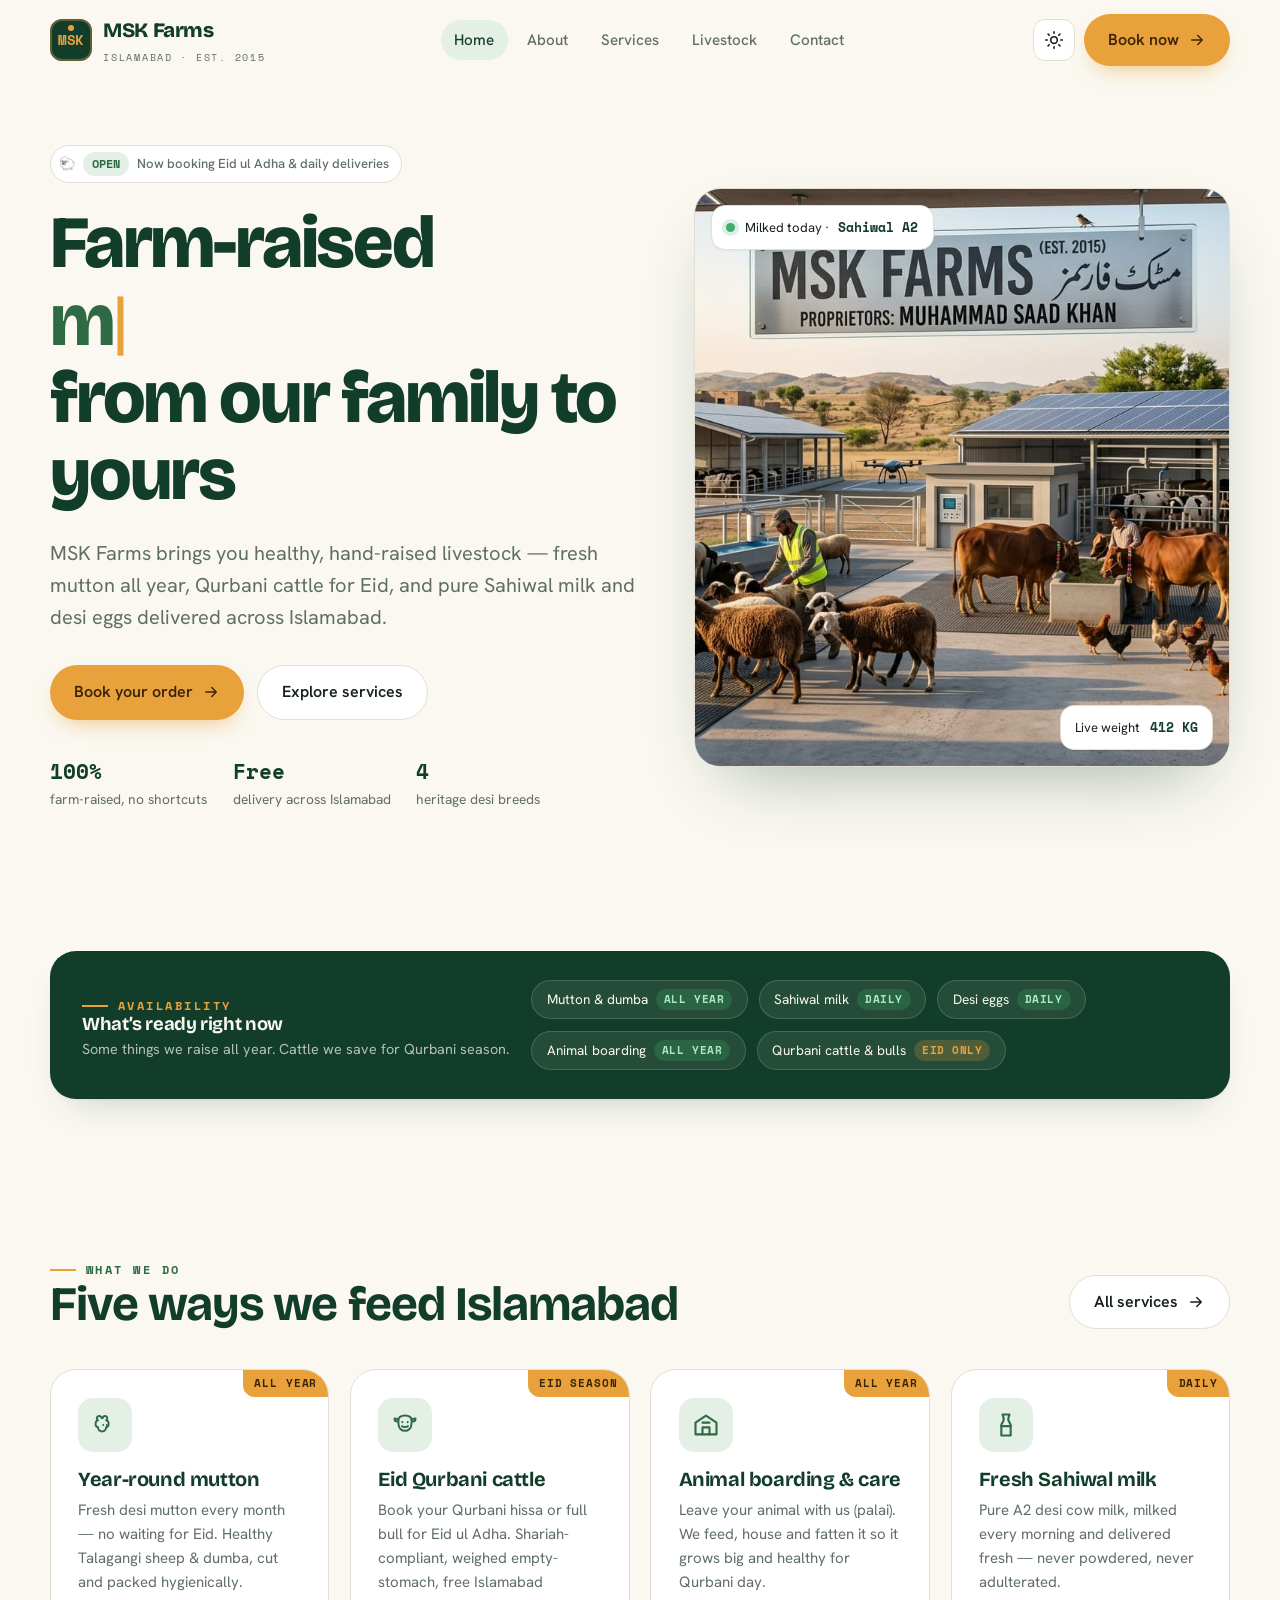
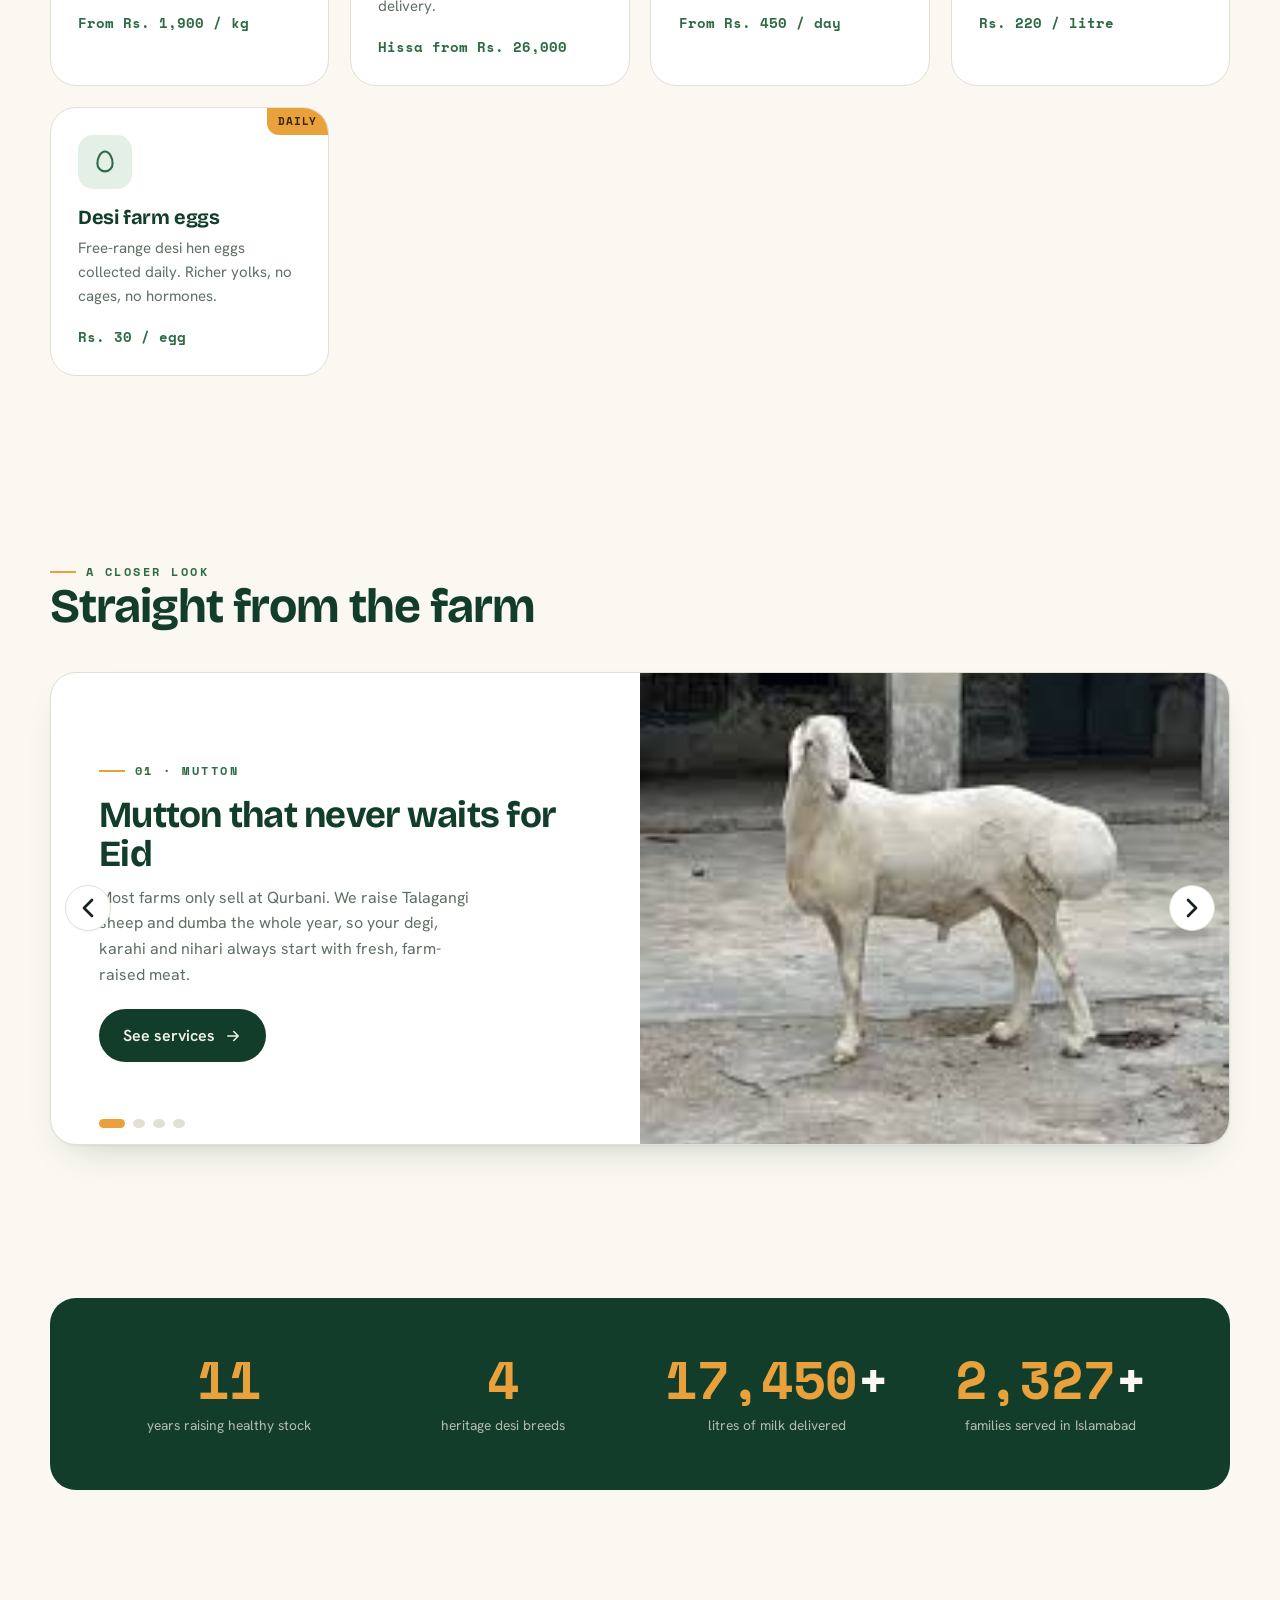
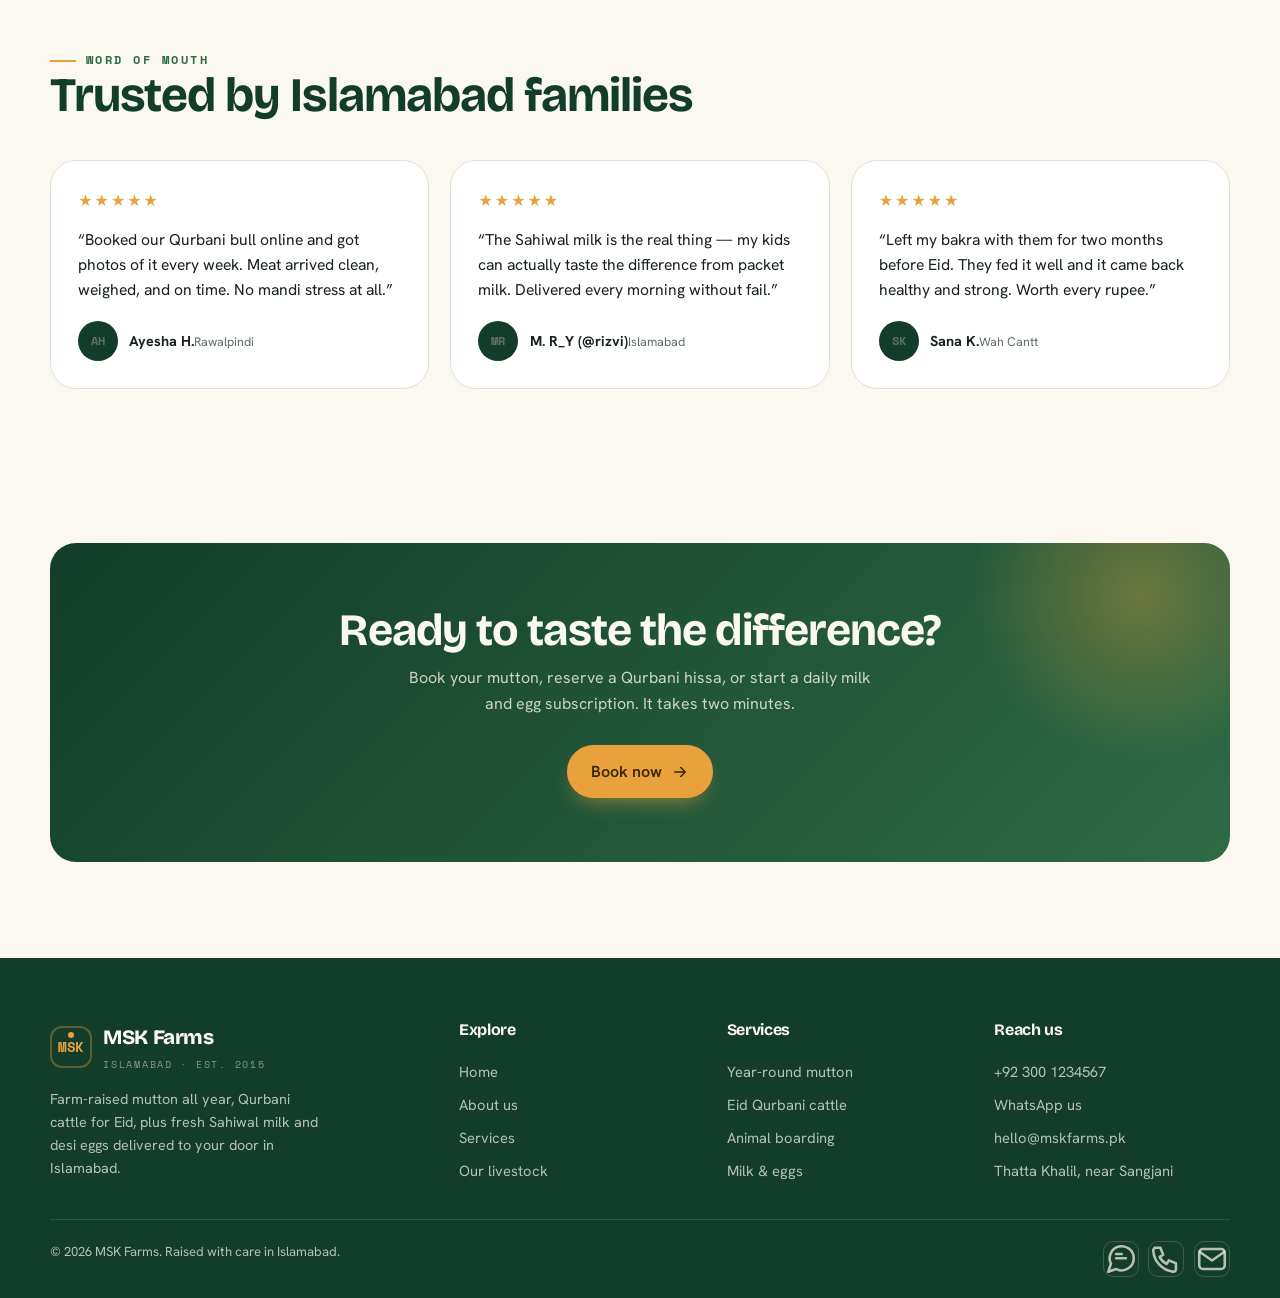
==== commit f2771146: "Replace illustrations with real farm photos, update review locations Swap SVG placeholder art on hom" ====
--- a/index.html
+++ b/index.html
@@ -53,75 +53,7 @@
         </div>
       </div>
       <div class="hero-art">
-        <svg viewBox="0 0 600 640" xmlns="http://www.w3.org/2000/svg" preserveAspectRatio="xMidYMid slice" role="img" aria-label="MSK Farms landscape">
-<defs>
-<linearGradient id="sky" x1="0" y1="0" x2="0" y2="1"><stop offset="0" stop-color="#eaf4ec"/><stop offset="1" stop-color="#d3ead8"/></linearGradient>
-<linearGradient id="field" x1="0" y1="0" x2="0" y2="1"><stop offset="0" stop-color="#3f8f5c"/><stop offset="1" stop-color="#2b6b44"/></linearGradient>
-</defs>
-<rect width="600" height="640" fill="url(#sky)"/>
-<circle cx="452" cy="150" r="66" fill="#e9a13c"/><circle cx="452" cy="150" r="90" fill="#e9a13c" opacity=".16"/>
-<g fill="#ffffff" opacity=".85"><ellipse cx="140" cy="120" rx="46" ry="20"/><ellipse cx="176" cy="108" rx="34" ry="18"/><ellipse cx="108" cy="110" rx="30" ry="16"/></g>
-<path d="M0 360c120-40 200-30 320 6s200 20 280-16v334H0z" fill="#4c9a67"/>
-<path d="M0 420c150-34 230 4 340 4s180-30 260-24v240H0z" fill="url(#field)"/>
-<!-- barn -->
-<g transform="translate(70 250)">
-<rect x="0" y="60" width="150" height="110" fill="#c8563c"/>
-<path d="M-14 60L75 6l89 54z" fill="#a4402b"/>
-<rect x="56" y="104" width="42" height="66" fill="#f2efe4"/>
-<path d="M56 104h42M77 104v66" stroke="#c8563c" stroke-width="4"/>
-<rect x="16" y="82" width="26" height="26" fill="#f2efe4"/><rect x="112" y="82" width="26" height="26" fill="#f2efe4"/>
-<circle cx="75" cy="40" r="12" fill="#f2efe4"/>
-</g>
-<!-- fence -->
-<g stroke="#9c7a52" stroke-width="7" stroke-linecap="round"><path d="M300 470v46M356 466v46M412 470v46M468 466v46"/><path d="M290 486h190M290 500h190"/></g>
-<!-- animals -->
-<g transform="translate(120 452) scale(.62)">
-<ellipse cx="128" cy="186" rx="88" ry="10" fill="rgba(18,61,42,.12)"/>
-<!-- far legs -->
-<rect x="150" y="120" width="14" height="58" rx="6" fill="#a9784c"/><rect x="176" y="120" width="14" height="58" rx="6" fill="#a9784c"/>
-<rect x="150" y="170" width="14" height="9" rx="3" fill="#5f4930"/><rect x="176" y="170" width="14" height="9" rx="3" fill="#5f4930"/>
-<!-- tail -->
-<path d="M56 96c-8 14-10 34-8 52" fill="none" stroke="#a9784c" stroke-width="6" stroke-linecap="round"/>
-<ellipse cx="47" cy="150" rx="7" ry="11" fill="#5f4930"/>
-<!-- body + hump -->
-<ellipse cx="116" cy="106" rx="68" ry="41" fill="#cf9b6b"/>
-<path d="M120 68c14-8 34-6 44 6-6 6-16 9-28 9-10 0-18-6-16-15z" fill="#c28c56"/>
-<!-- near legs -->
-<rect x="76" y="122" width="15" height="56" rx="7" fill="#c99366"/><rect x="102" y="122" width="15" height="56" rx="7" fill="#c99366"/>
-<rect x="76" y="170" width="15" height="9" rx="3" fill="#6b5539"/><rect x="102" y="170" width="15" height="9" rx="3" fill="#6b5539"/>
-<!-- patches -->
-<ellipse cx="96" cy="94" rx="20" ry="14" fill="#e7d6bd" opacity=".75"/>
-<ellipse cx="150" cy="118" rx="16" ry="11" fill="#b07d4f" opacity=".5"/>
-<!-- neck + dewlap -->
-<path d="M170 96c14 2 26 8 30 18-10 2-20-2-30-8z" fill="#cf9b6b"/>
-<path d="M182 108c2 12 4 24 12 32-10 0-18-6-20-16-1-8 2-14 8-16z" fill="#c99366"/>
-<!-- head -->
-<ellipse cx="208" cy="92" rx="25" ry="21" fill="#d3a273"/>
-<ellipse cx="224" cy="100" rx="14" ry="11" fill="#ecd4b8"/>
-<!-- ear -->
-<path d="M188 82c-10-2-18 2-20 8 8 4 16 2 22-4z" fill="#b9885b"/>
-<!-- horns -->
-<path d="M198 74c-4-10-2-18 4-20 3 6 3 14 0 20zM216 72c0-10 4-16 10-16-1 7-4 13-8 18z" fill="#efe3cb" stroke="#c9b790" stroke-width="1.5"/>
-<!-- eye + nostril -->
-<circle cx="206" cy="88" r="3" fill="#2c2016"/>
-<ellipse cx="226" cy="100" rx="2.4" ry="3" fill="#7a5c3f"/>
-</g>
-<g transform="translate(330 470) scale(.5)">
-<ellipse cx="130" cy="182" rx="82" ry="11" fill="rgba(18,61,42,.12)"/>
-<rect x="96" y="126" width="11" height="42" rx="5" fill="#4a4038"/><rect x="150" y="126" width="11" height="42" rx="5" fill="#4a4038"/>
-<rect x="118" y="128" width="11" height="40" rx="5" fill="#3b332c"/><rect x="136" y="128" width="11" height="40" rx="5" fill="#3b332c"/>
-<path d="M196 96c18-2 26 26 6 30-6 16-18 4-16-6-8 2-14-8-6-14 2-10 14-14 22-10z" fill="#e7e0cf"/>
-<g fill="#f3efe2">
-<circle cx="96" cy="96" r="26"/><circle cx="126" cy="84" r="30"/><circle cx="160" cy="90" r="28"/>
-<circle cx="182" cy="108" r="22"/><circle cx="108" cy="118" r="24"/><circle cx="142" cy="120" r="26"/><circle cx="170" cy="120" r="20"/>
-</g>
-<g fill="#ddd6c2" opacity=".6"><circle cx="150" cy="132" r="10"/><circle cx="118" cy="130" r="9"/><circle cx="176" cy="118" r="8"/></g>
-<ellipse cx="78" cy="104" rx="20" ry="24" fill="#4a4038"/>
-<path d="M62 92c-8-4-14-2-14 4 0 5 8 8 14 5zM74 82c-4-8-2-14 4-15 4 0 5 8 2 14z" fill="#3b332c"/>
-<circle cx="70" cy="100" r="2.6" fill="#f3efe2"/>
-<ellipse cx="66" cy="112" rx="6" ry="4" fill="#2c251f"/>
-</g>
-</svg>
+        <img src="images/msk-farm.jpeg" alt="MSK Farms entrance and grounds" style="width:100%;height:100%;object-fit:cover">
         <div class="hero-chip tl"><span class="dot"></span>Milked today · <b>Sahiwal A2</b></div>
         <div class="hero-chip br">Live weight <b>412 KG</b></div>
       </div>
@@ -193,84 +125,22 @@
         <div class="slide">
           <div class="copy"><span class="eyebrow">01 · Mutton</span><h3>Mutton that never waits for Eid</h3><p>Most farms only sell at Qurbani. We raise Talagangi sheep and dumba the whole year, so your degi, karahi and nihari always start with fresh, farm-raised meat.</p>
             <a class="btn btn--dark" href="services.html">See services <svg viewBox="0 0 24 24" fill="none" stroke="currentColor" stroke-width="1.9" stroke-linecap="round" stroke-linejoin="round"><path d="M5 12h14M13 6l6 6-6 6"/></svg></a></div>
-          <div class="visual" style="background:#e4efe6"><svg viewBox="0 0 260 200" xmlns="http://www.w3.org/2000/svg" role="img" aria-label="Talagangi sheep">
-<ellipse cx="130" cy="182" rx="82" ry="11" fill="rgba(18,61,42,.12)"/>
-<rect x="96" y="126" width="11" height="42" rx="5" fill="#4a4038"/><rect x="150" y="126" width="11" height="42" rx="5" fill="#4a4038"/>
-<rect x="118" y="128" width="11" height="40" rx="5" fill="#3b332c"/><rect x="136" y="128" width="11" height="40" rx="5" fill="#3b332c"/>
-<path d="M196 96c18-2 26 26 6 30-6 16-18 4-16-6-8 2-14-8-6-14 2-10 14-14 22-10z" fill="#e7e0cf"/>
-<g fill="#f3efe2">
-<circle cx="96" cy="96" r="26"/><circle cx="126" cy="84" r="30"/><circle cx="160" cy="90" r="28"/>
-<circle cx="182" cy="108" r="22"/><circle cx="108" cy="118" r="24"/><circle cx="142" cy="120" r="26"/><circle cx="170" cy="120" r="20"/>
-</g>
-<g fill="#ddd6c2" opacity=".6"><circle cx="150" cy="132" r="10"/><circle cx="118" cy="130" r="9"/><circle cx="176" cy="118" r="8"/></g>
-<ellipse cx="78" cy="104" rx="20" ry="24" fill="#4a4038"/>
-<path d="M62 92c-8-4-14-2-14 4 0 5 8 8 14 5zM74 82c-4-8-2-14 4-15 4 0 5 8 2 14z" fill="#3b332c"/>
-<circle cx="70" cy="100" r="2.6" fill="#f3efe2"/>
-<ellipse cx="66" cy="112" rx="6" ry="4" fill="#2c251f"/>
-</svg></div>
+          <div class="visual" style="background:#e4efe6"><img src="images/sheep.jpg" alt="Talagangi sheep" style="width:100%;height:100%;object-fit:cover"></div>
         </div>
         <div class="slide">
           <div class="copy"><span class="eyebrow">02 · Qurbani</span><h3>See and select your own Qurbani animal</h3><p>No dusty mandi, no bargaining. Pick your bull or hissa online, watch it raised with care, and get Shariah-compliant meat delivered free across Islamabad.</p>
             <a class="btn btn--dark" href="services.html">See services <svg viewBox="0 0 24 24" fill="none" stroke="currentColor" stroke-width="1.9" stroke-linecap="round" stroke-linejoin="round"><path d="M5 12h14M13 6l6 6-6 6"/></svg></a></div>
-          <div class="visual" style="background:#f7ecd8"><svg viewBox="0 0 260 200" xmlns="http://www.w3.org/2000/svg" role="img" aria-label="Sahiwal cow">
-<ellipse cx="128" cy="186" rx="88" ry="10" fill="rgba(18,61,42,.12)"/>
-<!-- far legs -->
-<rect x="150" y="120" width="14" height="58" rx="6" fill="#a9784c"/><rect x="176" y="120" width="14" height="58" rx="6" fill="#a9784c"/>
-<rect x="150" y="170" width="14" height="9" rx="3" fill="#5f4930"/><rect x="176" y="170" width="14" height="9" rx="3" fill="#5f4930"/>
-<!-- tail -->
-<path d="M56 96c-8 14-10 34-8 52" fill="none" stroke="#a9784c" stroke-width="6" stroke-linecap="round"/>
-<ellipse cx="47" cy="150" rx="7" ry="11" fill="#5f4930"/>
-<!-- body + hump -->
-<ellipse cx="116" cy="106" rx="68" ry="41" fill="#cf9b6b"/>
-<path d="M120 68c14-8 34-6 44 6-6 6-16 9-28 9-10 0-18-6-16-15z" fill="#c28c56"/>
-<!-- near legs -->
-<rect x="76" y="122" width="15" height="56" rx="7" fill="#c99366"/><rect x="102" y="122" width="15" height="56" rx="7" fill="#c99366"/>
-<rect x="76" y="170" width="15" height="9" rx="3" fill="#6b5539"/><rect x="102" y="170" width="15" height="9" rx="3" fill="#6b5539"/>
-<!-- patches -->
-<ellipse cx="96" cy="94" rx="20" ry="14" fill="#e7d6bd" opacity=".75"/>
-<ellipse cx="150" cy="118" rx="16" ry="11" fill="#b07d4f" opacity=".5"/>
-<!-- neck + dewlap -->
-<path d="M170 96c14 2 26 8 30 18-10 2-20-2-30-8z" fill="#cf9b6b"/>
-<path d="M182 108c2 12 4 24 12 32-10 0-18-6-20-16-1-8 2-14 8-16z" fill="#c99366"/>
-<!-- head -->
-<ellipse cx="208" cy="92" rx="25" ry="21" fill="#d3a273"/>
-<ellipse cx="224" cy="100" rx="14" ry="11" fill="#ecd4b8"/>
-<!-- ear -->
-<path d="M188 82c-10-2-18 2-20 8 8 4 16 2 22-4z" fill="#b9885b"/>
-<!-- horns -->
-<path d="M198 74c-4-10-2-18 4-20 3 6 3 14 0 20zM216 72c0-10 4-16 10-16-1 7-4 13-8 18z" fill="#efe3cb" stroke="#c9b790" stroke-width="1.5"/>
-<!-- eye + nostril -->
-<circle cx="206" cy="88" r="3" fill="#2c2016"/>
-<ellipse cx="226" cy="100" rx="2.4" ry="3" fill="#7a5c3f"/>
-</svg></div>
+          <div class="visual" style="background:#f7ecd8"><img src="images/qurbani-bull.jpg" alt="Qurbani bull" style="width:100%;height:100%;object-fit:cover"></div>
         </div>
         <div class="slide">
           <div class="copy"><span class="eyebrow">03 · Dairy</span><h3>Milk still warm from the morning</h3><p>Our Sahiwal cows give pure A2 desi milk. We chill and bottle it within hours and bring it to your door — the way milk is meant to taste.</p>
             <a class="btn btn--dark" href="services.html">See services <svg viewBox="0 0 24 24" fill="none" stroke="currentColor" stroke-width="1.9" stroke-linecap="round" stroke-linejoin="round"><path d="M5 12h14M13 6l6 6-6 6"/></svg></a></div>
-          <div class="visual" style="background:#e4efe6"><svg viewBox="0 0 260 200" xmlns="http://www.w3.org/2000/svg" role="img" aria-label="Fresh milk">
-<ellipse cx="130" cy="184" rx="70" ry="10" fill="rgba(18,61,42,.12)"/>
-<path d="M104 44h52l-6 20v10l10 22v72a6 6 0 01-6 6h-52a6 6 0 01-6-6V96l10-22V64l-6-20z" fill="#f7f6f0" stroke="#cdd6ce" stroke-width="2"/>
-<path d="M100 118h60v56a6 6 0 01-6 6h-48a6 6 0 01-6-6z" fill="#ffffff"/>
-<path d="M100 118h60v10c-10 6-20 4-30 0s-22-4-30 2z" fill="#e9a13c" opacity=".22"/>
-<rect x="100" y="132" width="60" height="30" fill="#2e6b45"/>
-<text x="130" y="152" font-family="'Space Mono',monospace" font-size="13" font-weight="700" fill="#faf8f1" text-anchor="middle">SAHIWAL</text>
-<rect x="102" y="36" width="56" height="14" rx="4" fill="#2e6b45"/>
-<circle cx="196" cy="70" r="16" fill="#e9a13c" opacity=".9"/><path d="M196 62v16M188 70h16" stroke="#faf8f1" stroke-width="3" stroke-linecap="round"/>
-</svg></div>
+          <div class="visual" style="background:#e4efe6"><img src="images/sahiwal-cow.jpg" alt="Sahiwal milk cow" style="width:100%;height:100%;object-fit:cover"></div>
         </div>
         <div class="slide">
           <div class="copy"><span class="eyebrow">04 · Eggs</span><h3>Desi eggs, collected daily</h3><p>Free-range hens, deep golden yolks, and a daily drop-off. Breakfast upgraded, no cages involved.</p>
             <a class="btn btn--dark" href="services.html">See services <svg viewBox="0 0 24 24" fill="none" stroke="currentColor" stroke-width="1.9" stroke-linecap="round" stroke-linejoin="round"><path d="M5 12h14M13 6l6 6-6 6"/></svg></a></div>
-          <div class="visual" style="background:#f7ecd8"><svg viewBox="0 0 260 200" xmlns="http://www.w3.org/2000/svg" role="img" aria-label="Farm fresh eggs">
-<ellipse cx="130" cy="184" rx="86" ry="10" fill="rgba(18,61,42,.12)"/>
-<g fill="#f0e4cf">
-<ellipse cx="84" cy="96" rx="24" ry="30"/><ellipse cx="130" cy="86" rx="25" ry="32"/><ellipse cx="176" cy="98" rx="24" ry="30"/>
-</g>
-<g fill="#faf6ec" opacity=".8"><ellipse cx="76" cy="86" rx="7" ry="9"/><ellipse cx="122" cy="76" rx="7" ry="9"/><ellipse cx="168" cy="88" rx="7" ry="9"/></g>
-<path d="M44 120h172l-14 44a10 10 0 01-10 8H68a10 10 0 01-10-8z" fill="#b98a5a"/>
-<path d="M44 120h172l-4 12H48z" fill="#a97b4c"/>
-<g stroke="#9c6f42" stroke-width="2" opacity=".5"><path d="M84 132v34M130 132v36M176 132v34"/></g>
-</svg></div>
+          <div class="visual" style="background:#f7ecd8"><img src="images/eggs.jpg" alt="Farm fresh eggs" style="width:100%;height:100%;object-fit:cover"></div>
         </div></div>
       <button class="slider-btn prev" aria-label="Previous"><svg viewBox="0 0 24 24" fill="none" stroke="currentColor" stroke-width="2" stroke-linecap="round" stroke-linejoin="round"><path d="M15 6l-6 6 6 6"/></svg></button>
       <button class="slider-btn next" aria-label="Next"><svg viewBox="0 0 24 24" fill="none" stroke="currentColor" stroke-width="2" stroke-linecap="round" stroke-linejoin="round"><path d="M9 6l6 6-6 6"/></svg></button>
